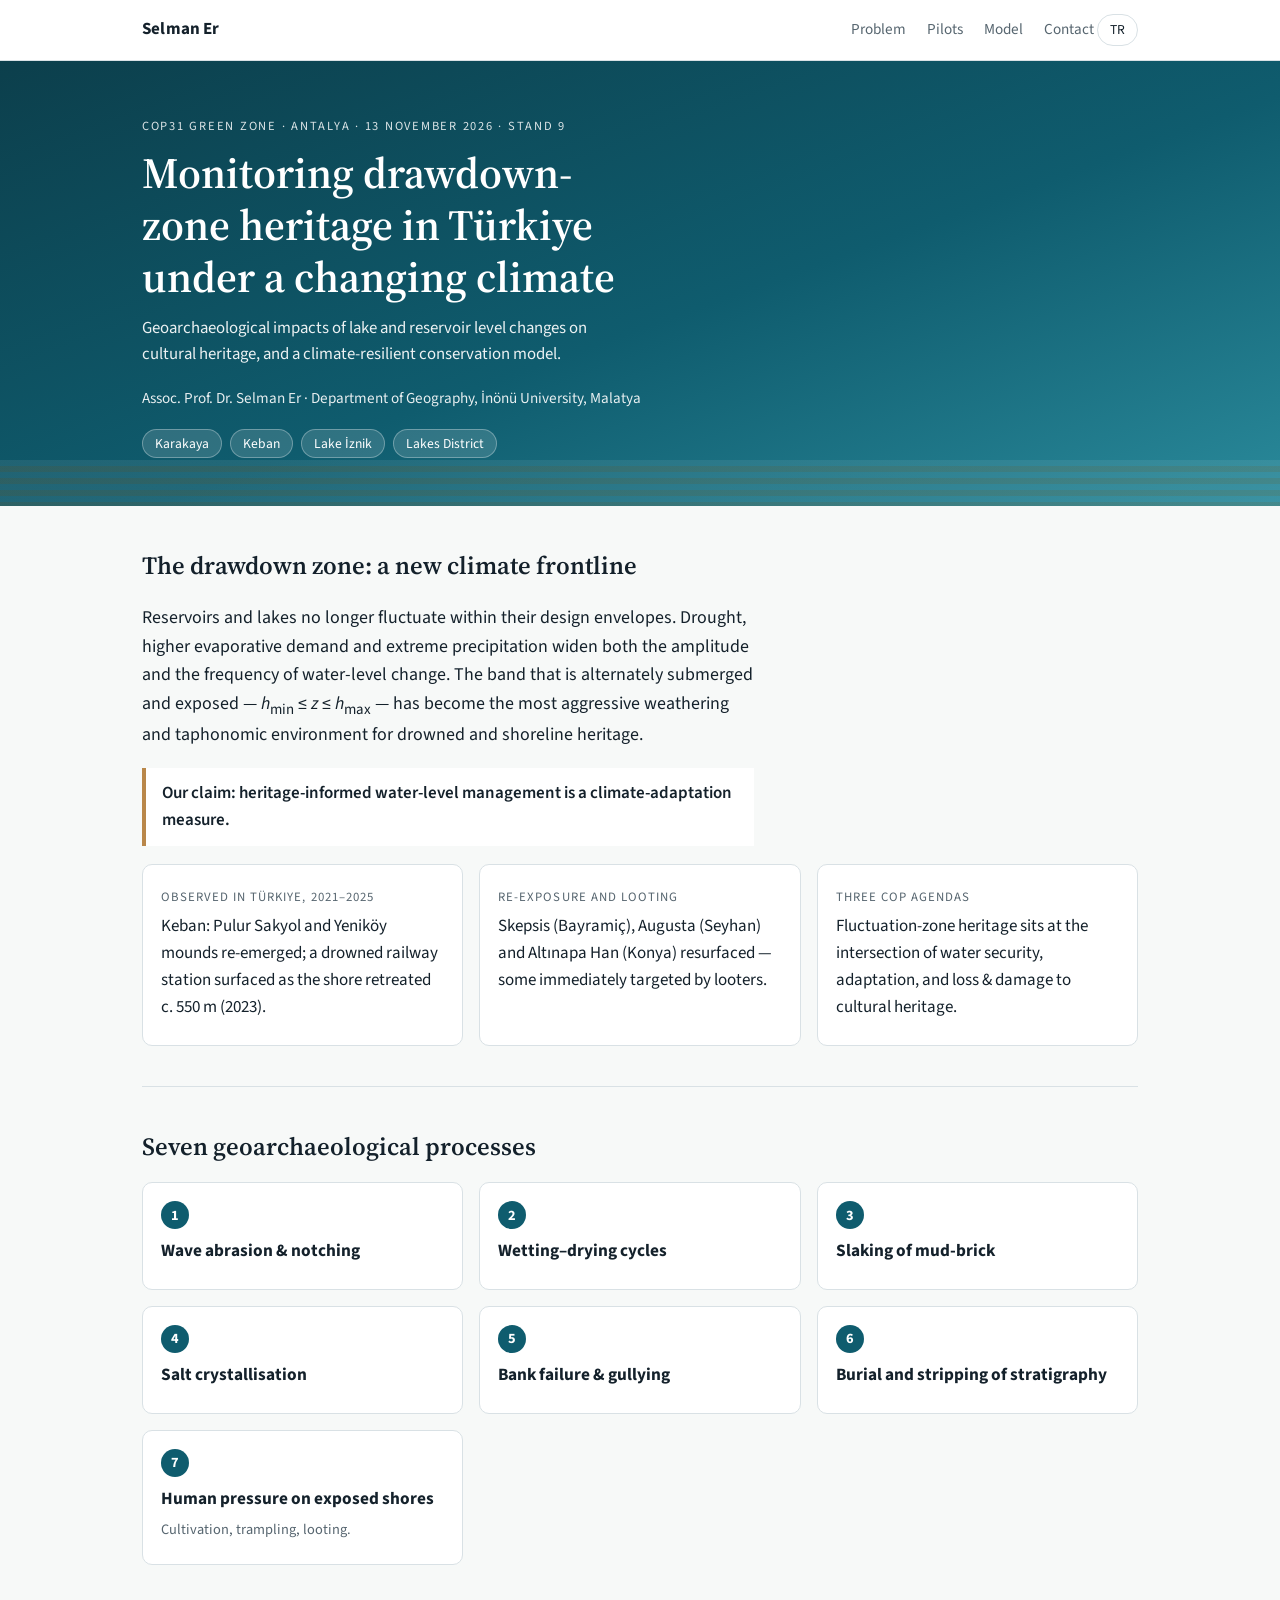
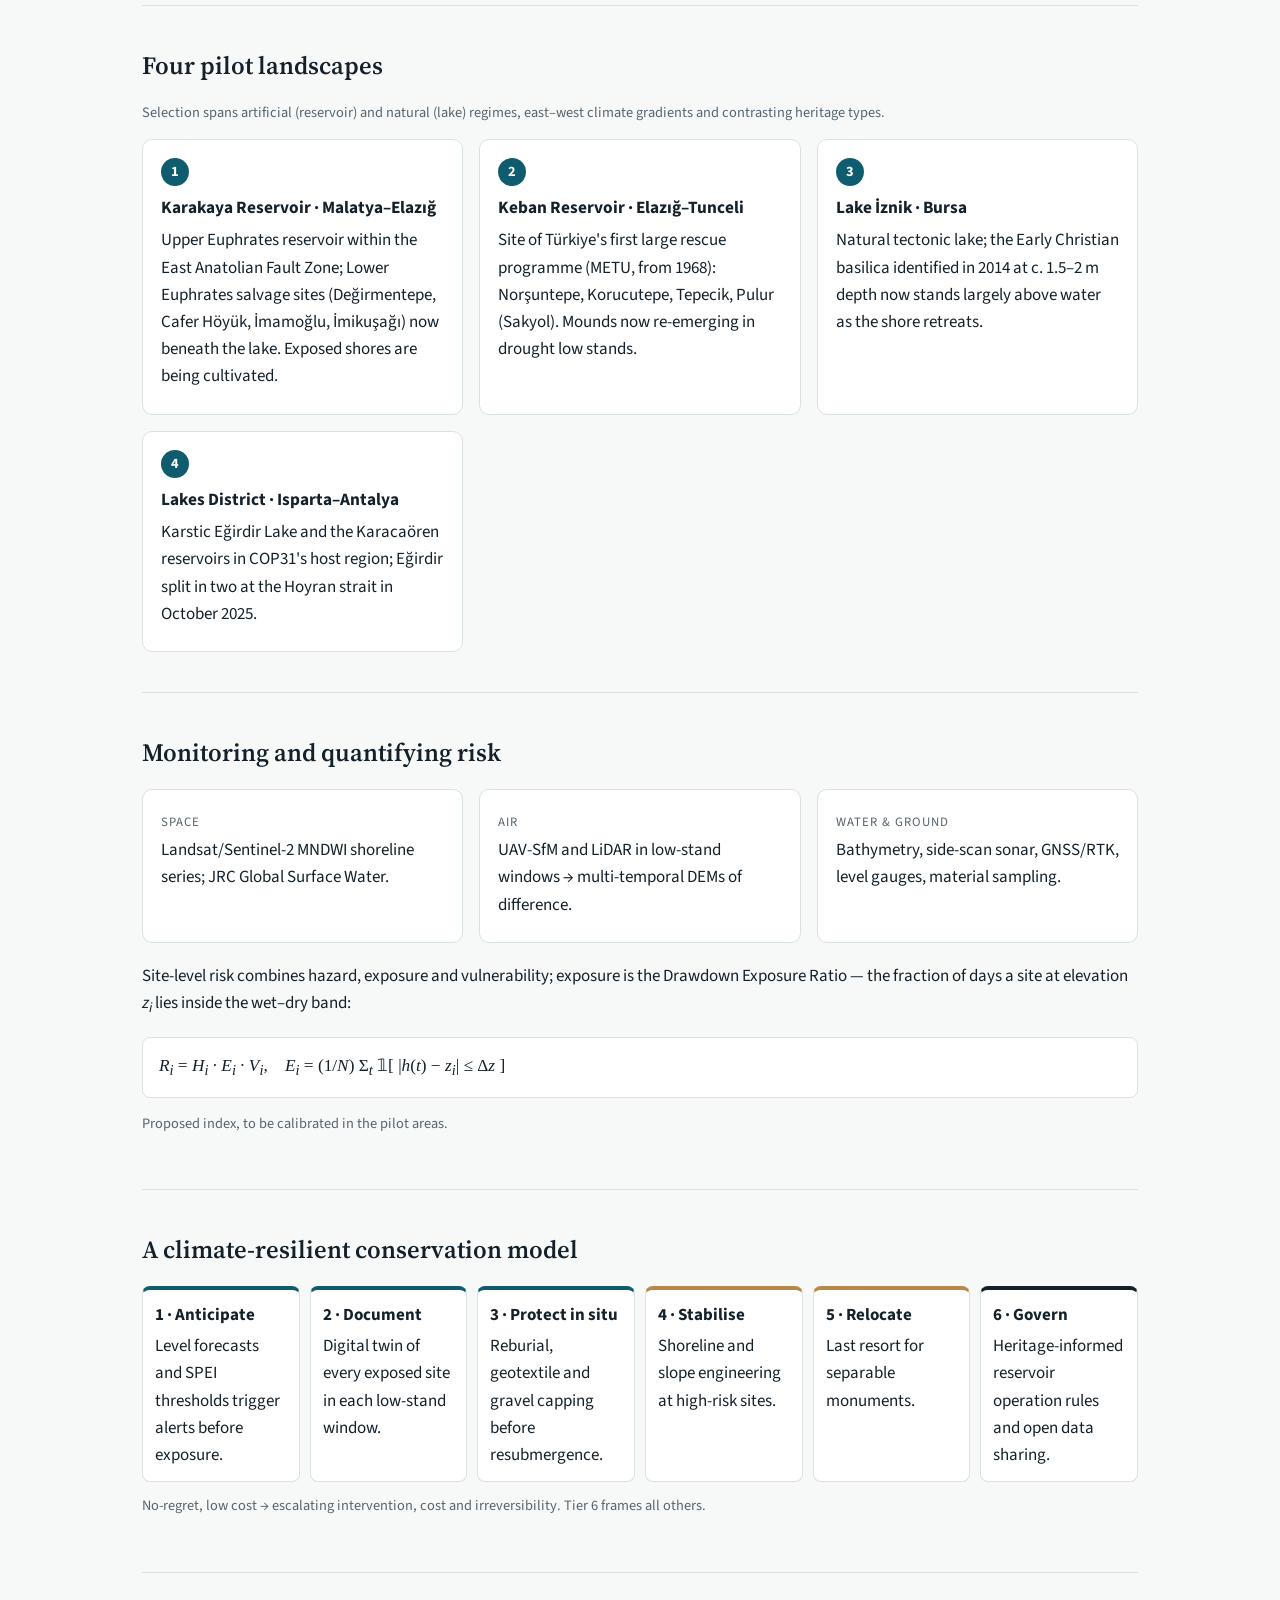
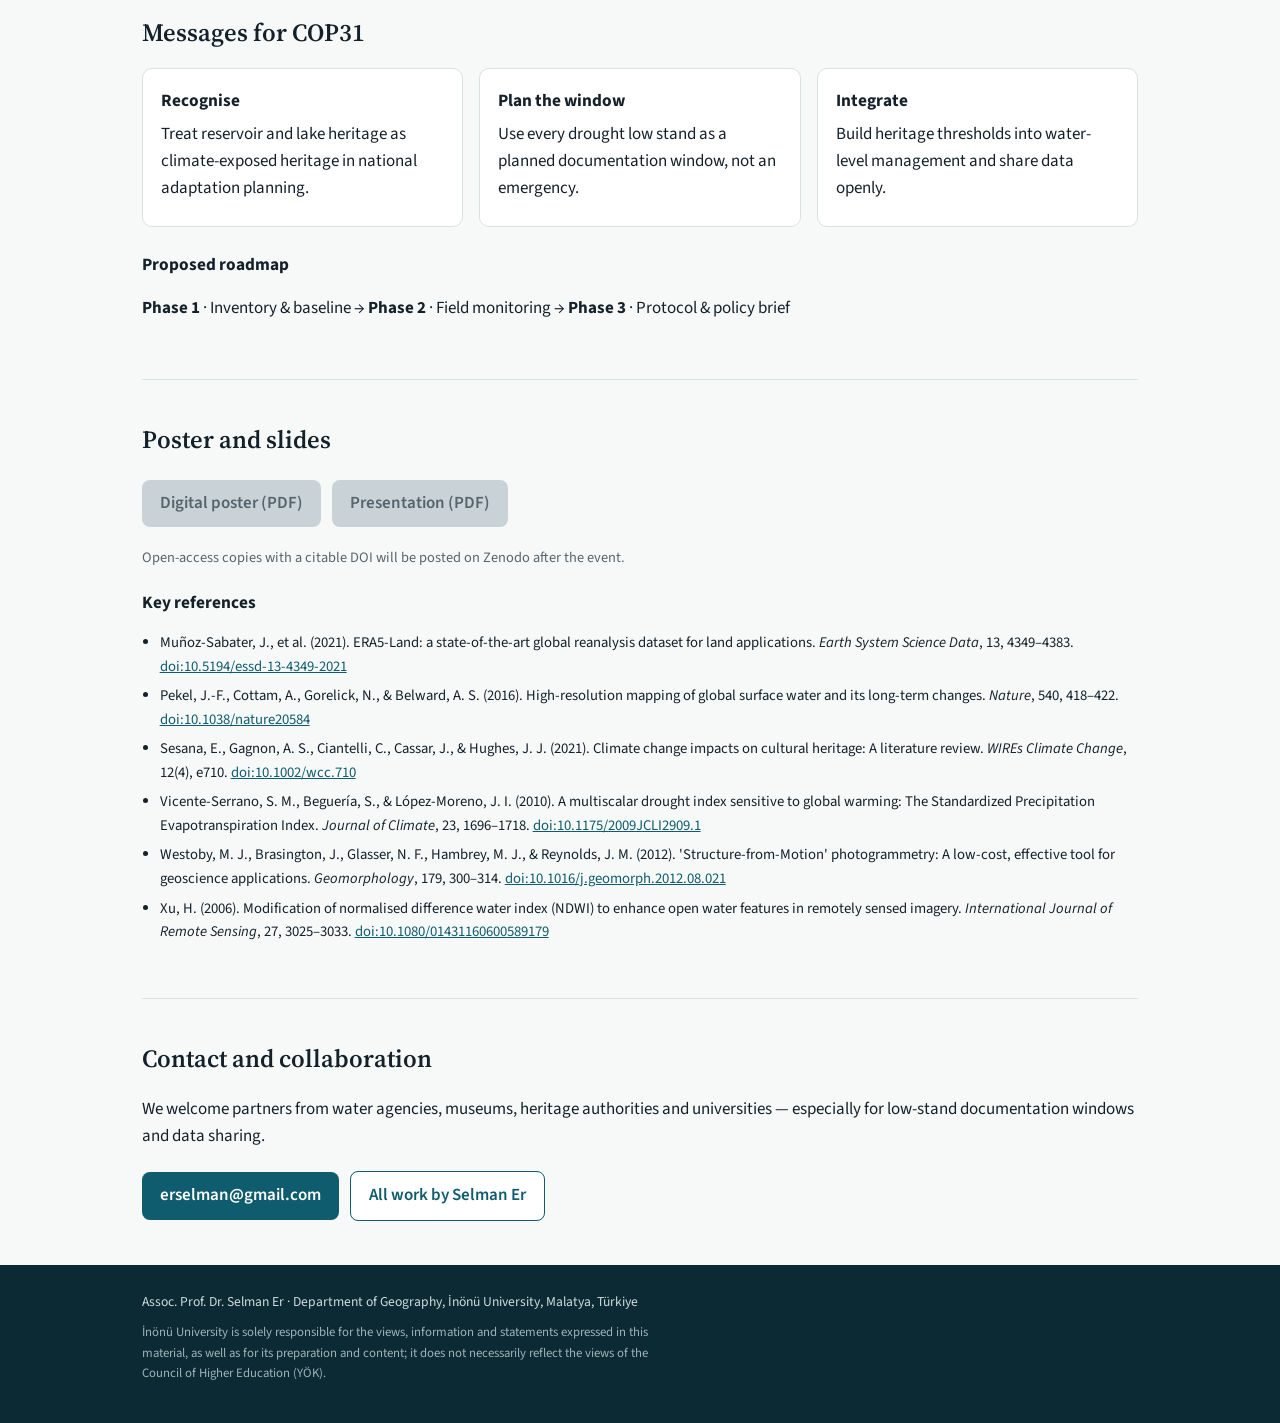
==== cop31/index.html @ a104bbfa "Add files via upload" ====
<!DOCTYPE html>
<html lang="en">
<head>
<meta charset="utf-8">
<meta name="viewport" content="width=device-width,initial-scale=1">
<title>Drawdown-Zone Heritage · COP31 · Selman Er</title>
<meta name="description" content="Geoarchaeological impacts of lake and reservoir level changes on cultural heritage in Türkiye, and a climate-resilient conservation model. COP31 Green Zone, Antalya, Stand 9.">
<meta property="og:title" content="Drawdown-Zone Heritage under a Changing Climate — COP31">
<meta property="og:description" content="Monitoring lake- and reservoir-shore heritage in Türkiye: Karakaya, Keban, Lake İznik, Lakes District.">
<meta property="og:type" content="website">
<meta property="og:url" content="https://erselman.github.io/cop31/">
<link rel="preconnect" href="https://fonts.googleapis.com">
<link href="https://fonts.googleapis.com/css2?family=Source+Sans+3:wght@400;600;700&family=Source+Serif+4:opsz,wght@8..60,600&display=swap" rel="stylesheet">
<link rel="stylesheet" href="../assets/style.css">
</head>
<body data-lang="en">
<header class="site"><div class="wrap">
  <a class="brand" href="../">Selman Er</a>
  <nav>
    <a href="#problem"><span class="en">Problem</span><span class="tr">Sorun</span></a>
    <a href="#pilots"><span class="en">Pilots</span><span class="tr">Pilotlar</span></a>
    <a href="#model"><span class="en">Model</span><span class="tr">Model</span></a>
    <a href="#contact"><span class="en">Contact</span><span class="tr">İletişim</span></a>
    <button class="lang" id="langBtn" type="button" aria-label="Switch language">TR</button>
  </nav>
</div></header>

<div class="hero"><div class="wrap">
  <p class="kicker">COP31 Green Zone · Antalya · 13 November 2026 · Stand 9</p>
  <h1>
    <span class="en">Monitoring drawdown-zone heritage in Türkiye under a changing climate</span>
    <span class="tr">Değişen iklimde Türkiye'nin göl ve baraj salınım kuşağındaki mirasın izlenmesi</span>
  </h1>
  <p class="sub">
    <span class="en">Geoarchaeological impacts of lake and reservoir level changes on cultural heritage, and a climate-resilient conservation model.</span>
    <span class="tr">Göl ve baraj seviyesi değişimlerinin kıyı/sualtı kültürel mirası üzerindeki jeoarkeolojik etkileri ve iklime dirençli bir koruma modeli.</span>
  </p>
  <p class="meta">Assoc. Prof. Dr. Selman Er · Department of Geography, İnönü University, Malatya</p>
  <div class="chips">
    <span class="chip">Karakaya</span><span class="chip">Keban</span><span class="chip">Lake İznik</span><span class="chip">Lakes District</span>
  </div>
</div></div>

<main class="wrap">

<section id="problem">
  <h2><span class="en">The drawdown zone: a new climate frontline</span><span class="tr">Salınım kuşağı: iklimin yeni cephesi</span></h2>
  <p class="lead">
    <span class="en">Reservoirs and lakes no longer fluctuate within their design envelopes. Drought, higher evaporative demand and extreme precipitation widen both the amplitude and the frequency of water-level change. The band that is alternately submerged and exposed — <i>h</i><sub>min</sub> ≤ <i>z</i> ≤ <i>h</i><sub>max</sub> — has become the most aggressive weathering and taphonomic environment for drowned and shoreline heritage.</span>
    <span class="tr">Barajlar ve göller artık tasarım zarfları içinde salınmıyor. Kuraklık, artan buharlaşma talebi ve ekstrem yağışlar seviye değişiminin hem genliğini hem sıklığını büyütüyor. Dönüşümlü olarak su altında kalan ve açığa çıkan kuşak — <i>h</i><sub>min</sub> ≤ <i>z</i> ≤ <i>h</i><sub>max</sub> — batık ve kıyı mirası için en agresif ayrışma ve tafonomik ortama dönüştü.</span>
  </p>
  <p class="claim">
    <span class="en">Our claim: heritage-informed water-level management is a climate-adaptation measure.</span>
    <span class="tr">Savımız: mirası gözeten su seviyesi yönetimi bir iklim uyum önlemidir.</span>
  </p>
  <div class="grid g3">
    <div class="card"><p class="tag"><span class="en">Observed in Türkiye</span><span class="tr">Türkiye'de gözlenen</span>, 2021–2025</p>
      <p><span class="en">Keban: Pulur Sakyol and Yeniköy mounds re-emerged; a drowned railway station surfaced as the shore retreated c. 550 m (2023).</span><span class="tr">Keban: Pulur Sakyol ve Yeniköy höyükleri yeniden ortaya çıktı; kıyı yaklaşık 550 m çekilince batık bir tren istasyonu göründü (2023).</span></p></div>
    <div class="card"><p class="tag"><span class="en">Re-exposure and looting</span><span class="tr">Yeniden açığa çıkma ve yağma</span></p>
      <p><span class="en">Skepsis (Bayramiç), Augusta (Seyhan) and Altınapa Han (Konya) resurfaced — some immediately targeted by looters.</span><span class="tr">Skepsis (Bayramiç), Augusta (Seyhan) ve Altınapa Hanı (Konya) yeniden göründü; bazıları hemen kaçak kazı hedefi oldu.</span></p></div>
    <div class="card"><p class="tag"><span class="en">Three COP agendas</span><span class="tr">Üç COP gündemi</span></p>
      <p><span class="en">Fluctuation-zone heritage sits at the intersection of water security, adaptation, and loss &amp; damage to cultural heritage.</span><span class="tr">Salınım kuşağı mirası; su güvenliği, uyum ve kültürel mirasta kayıp &amp; zarar gündemlerinin kesişiminde yer alır.</span></p></div>
  </div>
</section>

<section id="processes">
  <h2><span class="en">Seven geoarchaeological processes</span><span class="tr">Yedi jeoarkeolojik süreç</span></h2>
  <div class="grid g3">
    <div class="card"><span class="num">1</span><h3><span class="en">Wave abrasion &amp; notching</span><span class="tr">Dalga aşındırması ve çentiklenme</span></h3></div>
    <div class="card"><span class="num">2</span><h3><span class="en">Wetting–drying cycles</span><span class="tr">Islanma–kuruma döngüleri</span></h3></div>
    <div class="card"><span class="num">3</span><h3><span class="en">Slaking of mud-brick</span><span class="tr">Kerpicin dağılması (slaking)</span></h3></div>
    <div class="card"><span class="num">4</span><h3><span class="en">Salt crystallisation</span><span class="tr">Tuz kristalleşmesi</span></h3></div>
    <div class="card"><span class="num">5</span><h3><span class="en">Bank failure &amp; gullying</span><span class="tr">Şev yenilmesi ve oyuntu</span></h3></div>
    <div class="card"><span class="num">6</span><h3><span class="en">Burial and stripping of stratigraphy</span><span class="tr">Stratigrafinin gömülmesi/sıyrılması</span></h3></div>
    <div class="card"><span class="num">7</span><h3><span class="en">Human pressure on exposed shores</span><span class="tr">Açığa çıkan kıyıda insan baskısı</span></h3><p class="small"><span class="en">Cultivation, trampling, looting.</span><span class="tr">Tarım, çiğneme, kaçak kazı.</span></p></div>
  </div>
</section>

<section id="pilots">
  <h2><span class="en">Four pilot landscapes</span><span class="tr">Dört pilot alan</span></h2>
  <p class="small"><span class="en">Selection spans artificial (reservoir) and natural (lake) regimes, east–west climate gradients and contrasting heritage types.</span><span class="tr">Seçim; yapay (baraj) ve doğal (göl) rejimleri, doğu–batı iklim gradyanını ve farklı miras türlerini kapsar.</span></p>
  <div class="grid g2">
    <div class="card"><span class="num">1</span><h3>Karakaya Reservoir · Malatya–Elazığ</h3>
      <p><span class="en">Upper Euphrates reservoir within the East Anatolian Fault Zone; Lower Euphrates salvage sites (Değirmentepe, Cafer Höyük, İmamoğlu, İmikuşağı) now beneath the lake. Exposed shores are being cultivated.</span><span class="tr">Doğu Anadolu Fay Zonu içinde Yukarı Fırat barajı; Aşağı Fırat kurtarma kazısı alanları (Değirmentepe, Cafer Höyük, İmamoğlu, İmikuşağı) göl altında. Açığa çıkan kıyılar tarıma açılıyor.</span></p></div>
    <div class="card"><span class="num">2</span><h3>Keban Reservoir · Elazığ–Tunceli</h3>
      <p><span class="en">Site of Türkiye's first large rescue programme (METU, from 1968): Norşuntepe, Korucutepe, Tepecik, Pulur (Sakyol). Mounds now re-emerging in drought low stands.</span><span class="tr">Türkiye'nin ilk büyük kurtarma programının alanı (ODTÜ, 1968'den itibaren): Norşuntepe, Korucutepe, Tepecik, Pulur (Sakyol). Höyükler kurak dönem düşük seviyelerinde yeniden ortaya çıkıyor.</span></p></div>
    <div class="card"><span class="num">3</span><h3>Lake İznik · Bursa</h3>
      <p><span class="en">Natural tectonic lake; the Early Christian basilica identified in 2014 at c. 1.5–2 m depth now stands largely above water as the shore retreats.</span><span class="tr">Doğal tektonik göl; 2014'te yaklaşık 1,5–2 m derinlikte tespit edilen Erken Hristiyan bazilikası, kıyı çekildikçe büyük ölçüde su üstünde kaldı.</span></p></div>
    <div class="card"><span class="num">4</span><h3>Lakes District · Isparta–Antalya</h3>
      <p><span class="en">Karstic Eğirdir Lake and the Karacaören reservoirs in COP31's host region; Eğirdir split in two at the Hoyran strait in October 2025.</span><span class="tr">COP31 ev sahibi bölgede karstik Eğirdir Gölü ve Karacaören barajları; Eğirdir Ekim 2025'te Hoyran boğazında ikiye bölündü.</span></p></div>
  </div>
</section>

<section id="toolkit">
  <h2><span class="en">Monitoring and quantifying risk</span><span class="tr">İzleme ve riskin nicelleştirilmesi</span></h2>
  <div class="grid g3">
    <div class="card"><p class="tag"><span class="en">Space</span><span class="tr">Uzay</span></p><p>Landsat/Sentinel-2 MNDWI shoreline series; JRC Global Surface Water.</p></div>
    <div class="card"><p class="tag"><span class="en">Air</span><span class="tr">Hava</span></p><p><span class="en">UAV-SfM and LiDAR in low-stand windows → multi-temporal DEMs of difference.</span><span class="tr">Düşük seviye pencerelerinde İHA-SfM ve LiDAR → çok zamanlı DEM farkları.</span></p></div>
    <div class="card"><p class="tag"><span class="en">Water &amp; ground</span><span class="tr">Su ve zemin</span></p><p><span class="en">Bathymetry, side-scan sonar, GNSS/RTK, level gauges, material sampling.</span><span class="tr">Batimetri, yan taramalı sonar, GNSS/RTK, seviye ölçerler, malzeme örneklemesi.</span></p></div>
  </div>
  <p style="margin-top:20px"><span class="en">Site-level risk combines hazard, exposure and vulnerability; exposure is the Drawdown Exposure Ratio — the fraction of days a site at elevation <i>z<sub>i</sub></i> lies inside the wet–dry band:</span><span class="tr">Alan ölçeğinde risk; tehlike, maruziyet ve hassasiyeti birleştirir. Maruziyet, Salınım Maruziyet Oranı'dır — <i>z<sub>i</sub></i> kotundaki bir alanın ıslak–kuru bant içinde kaldığı günlerin oranı:</span></p>
  <div class="eq"><i>R<sub>i</sub></i> = <i>H<sub>i</sub></i> · <i>E<sub>i</sub></i> · <i>V<sub>i</sub></i>, &nbsp;&nbsp; <i>E<sub>i</sub></i> = (1/<i>N</i>) Σ<sub><i>t</i></sub> 𝟙[ |<i>h</i>(<i>t</i>) − <i>z<sub>i</sub></i>| ≤ Δ<i>z</i> ]</div>
  <p class="small"><span class="en">Proposed index, to be calibrated in the pilot areas.</span><span class="tr">Önerilen indeks; pilot alanlarda kalibre edilecektir.</span></p>
</section>

<section id="model">
  <h2><span class="en">A climate-resilient conservation model</span><span class="tr">İklime dirençli koruma modeli</span></h2>
  <ol class="steps">
    <li><b>1 · <span class="en">Anticipate</span><span class="tr">Öngör</span></b><span class="en">Level forecasts and SPEI thresholds trigger alerts before exposure.</span><span class="tr">Seviye tahminleri ve SPEI eşikleri açığa çıkmadan önce uyarı üretir.</span></li>
    <li><b>2 · <span class="en">Document</span><span class="tr">Belgele</span></b><span class="en">Digital twin of every exposed site in each low-stand window.</span><span class="tr">Her düşük seviye penceresinde açığa çıkan alanın dijital ikizi.</span></li>
    <li><b>3 · <span class="en">Protect in situ</span><span class="tr">Yerinde koru</span></b><span class="en">Reburial, geotextile and gravel capping before resubmergence.</span><span class="tr">Yeniden su altında kalmadan önce örtme, jeotekstil ve çakıl kaplama.</span></li>
    <li><b>4 · <span class="en">Stabilise</span><span class="tr">Sağlamlaştır</span></b><span class="en">Shoreline and slope engineering at high-risk sites.</span><span class="tr">Yüksek riskli alanlarda kıyı ve şev mühendisliği.</span></li>
    <li><b>5 · <span class="en">Relocate</span><span class="tr">Taşı</span></b><span class="en">Last resort for separable monuments.</span><span class="tr">Ayrılabilir anıtlar için son çare.</span></li>
    <li><b>6 · <span class="en">Govern</span><span class="tr">Yönet</span></b><span class="en">Heritage-informed reservoir operation rules and open data sharing.</span><span class="tr">Mirası gözeten baraj işletme kuralları ve açık veri paylaşımı.</span></li>
  </ol>
  <p class="small" style="margin-top:12px"><span class="en">No-regret, low cost → escalating intervention, cost and irreversibility. Tier 6 frames all others.</span><span class="tr">Pişmanlık bırakmayan, düşük maliyetli → artan müdahale, maliyet ve geri döndürülemezlik. 6. kademe diğer tümünü çerçeveler.</span></p>
</section>

<section id="messages">
  <h2><span class="en">Messages for COP31</span><span class="tr">COP31 için mesajlar</span></h2>
  <div class="grid g3">
    <div class="card"><h3><span class="en">Recognise</span><span class="tr">Tanı</span></h3><p><span class="en">Treat reservoir and lake heritage as climate-exposed heritage in national adaptation planning.</span><span class="tr">Baraj ve göl mirasını ulusal uyum planlamasında iklime maruz miras olarak ele al.</span></p></div>
    <div class="card"><h3><span class="en">Plan the window</span><span class="tr">Pencereyi planla</span></h3><p><span class="en">Use every drought low stand as a planned documentation window, not an emergency.</span><span class="tr">Her kurak dönem düşük seviyesini acil durum değil, planlı bir belgeleme penceresi olarak kullan.</span></p></div>
    <div class="card"><h3><span class="en">Integrate</span><span class="tr">Bütünleştir</span></h3><p><span class="en">Build heritage thresholds into water-level management and share data openly.</span><span class="tr">Miras eşiklerini su seviyesi yönetimine dahil et, veriyi açık paylaş.</span></p></div>
  </div>
  <h3 style="margin-top:24px"><span class="en">Proposed roadmap</span><span class="tr">Önerilen yol haritası</span></h3>
  <p><b>Phase 1</b> · <span class="en">Inventory &amp; baseline</span><span class="tr">Envanter ve temel durum</span> → <b>Phase 2</b> · <span class="en">Field monitoring</span><span class="tr">Arazi izlemesi</span> → <b>Phase 3</b> · <span class="en">Protocol &amp; policy brief</span><span class="tr">Protokol ve politika notu</span></p>
</section>

<section id="materials">
  <h2><span class="en">Poster and slides</span><span class="tr">Poster ve sunum</span></h2>
  <!-- After Zenodo upload: replace the two disabled buttons with real links (DOI) -->
  <a class="btn disabled" href="#" aria-disabled="true"><span class="en">Digital poster (PDF)</span><span class="tr">Dijital poster (PDF)</span></a>
  <a class="btn disabled" href="#" aria-disabled="true"><span class="en">Presentation (PDF)</span><span class="tr">Sunum (PDF)</span></a>
  <p class="small"><span class="en">Open-access copies with a citable DOI will be posted on Zenodo after the event.</span><span class="tr">Atıf yapılabilir DOI'li açık erişim kopyalar etkinlik sonrasında Zenodo'da yayımlanacaktır.</span></p>
  <h3 style="margin-top:20px"><span class="en">Key references</span><span class="tr">Temel kaynaklar</span></h3>
  <ul class="refs">
    <li>Muñoz-Sabater, J., et al. (2021). ERA5-Land: a state-of-the-art global reanalysis dataset for land applications. <i>Earth System Science Data</i>, 13, 4349–4383. <a href="https://doi.org/10.5194/essd-13-4349-2021">doi:10.5194/essd-13-4349-2021</a></li>
    <li>Pekel, J.-F., Cottam, A., Gorelick, N., &amp; Belward, A. S. (2016). High-resolution mapping of global surface water and its long-term changes. <i>Nature</i>, 540, 418–422. <a href="https://doi.org/10.1038/nature20584">doi:10.1038/nature20584</a></li>
    <li>Sesana, E., Gagnon, A. S., Ciantelli, C., Cassar, J., &amp; Hughes, J. J. (2021). Climate change impacts on cultural heritage: A literature review. <i>WIREs Climate Change</i>, 12(4), e710. <a href="https://doi.org/10.1002/wcc.710">doi:10.1002/wcc.710</a></li>
    <li>Vicente-Serrano, S. M., Beguería, S., &amp; López-Moreno, J. I. (2010). A multiscalar drought index sensitive to global warming: The Standardized Precipitation Evapotranspiration Index. <i>Journal of Climate</i>, 23, 1696–1718. <a href="https://doi.org/10.1175/2009JCLI2909.1">doi:10.1175/2009JCLI2909.1</a></li>
    <li>Westoby, M. J., Brasington, J., Glasser, N. F., Hambrey, M. J., &amp; Reynolds, J. M. (2012). 'Structure-from-Motion' photogrammetry: A low-cost, effective tool for geoscience applications. <i>Geomorphology</i>, 179, 300–314. <a href="https://doi.org/10.1016/j.geomorph.2012.08.021">doi:10.1016/j.geomorph.2012.08.021</a></li>
    <li>Xu, H. (2006). Modification of normalised difference water index (NDWI) to enhance open water features in remotely sensed imagery. <i>International Journal of Remote Sensing</i>, 27, 3025–3033. <a href="https://doi.org/10.1080/01431160600589179">doi:10.1080/01431160600589179</a></li>
  </ul>
</section>

<section id="contact">
  <h2><span class="en">Contact and collaboration</span><span class="tr">İletişim ve iş birliği</span></h2>
  <p><span class="en">We welcome partners from water agencies, museums, heritage authorities and universities — especially for low-stand documentation windows and data sharing.</span><span class="tr">Su idareleri, müzeler, miras kurumları ve üniversitelerden ortaklara açığız — özellikle düşük seviye belgeleme pencereleri ve veri paylaşımı için.</span></p>
  <a class="btn" href="mailto:erselman@gmail.com?subject=COP31%20drawdown-zone%20heritage">erselman@gmail.com</a>
  <a class="btn ghost" href="../"><span class="en">All work by Selman Er</span><span class="tr">Selman Er'in tüm çalışmaları</span></a>
</section>

</main>

<footer><div class="wrap">
  Assoc. Prof. Dr. Selman Er · Department of Geography, İnönü University, Malatya, Türkiye
  <p class="disclaimer">İnönü University is solely responsible for the views, information and statements expressed in this material, as well as for its preparation and content; it does not necessarily reflect the views of the Council of Higher Education (YÖK).</p>
</div></footer>

<script>
(function(){
  var b=document.body, btn=document.getElementById('langBtn');
  function set(l){b.setAttribute('data-lang',l);document.documentElement.lang=l;btn.textContent=l==='en'?'TR':'EN';}
  var q=new URLSearchParams(location.search).get('lang');
  var nav=(navigator.language||'').toLowerCase().indexOf('tr')===0?'tr':'en';
  set(q==='tr'||q==='en'?q:nav);
  btn.addEventListener('click',function(){set(b.getAttribute('data-lang')==='en'?'tr':'en');});
})();
</script>
</body>
</html>
---- assets/style.css ----
:root{
  --ink:#14212b; --muted:#56656f; --line:#d9e1e5; --bg:#f7f9f8; --card:#ffffff;
  --water:#0f5c6e; --water-2:#2a8a9b; --silt:#b9874a; --alert:#b4432f;
  --maxw:1040px;
}
*{box-sizing:border-box}
html{scroll-behavior:smooth}
body{margin:0;font-family:"Source Sans 3","Segoe UI",system-ui,-apple-system,sans-serif;color:var(--ink);background:var(--bg);line-height:1.6;font-size:17px}
a{color:var(--water)}
a:hover{color:var(--water-2)}
.wrap{max-width:var(--maxw);margin:0 auto;padding:0 22px}
header.site{border-bottom:1px solid var(--line);background:var(--card)}
header.site .wrap{display:flex;align-items:center;justify-content:space-between;gap:16px;min-height:60px;flex-wrap:wrap}
header.site .brand{font-weight:700;text-decoration:none;color:var(--ink);letter-spacing:.01em}
header.site nav a{margin-left:18px;text-decoration:none;color:var(--muted);font-size:.95rem}
header.site nav a:hover{color:var(--water)}
.lang{border:1px solid var(--line);background:#fff;border-radius:999px;padding:4px 12px;font:inherit;font-size:.85rem;cursor:pointer;color:var(--ink)}
.hero{background:linear-gradient(160deg,#0c3f4c 0%,#0f5c6e 55%,#2a8a9b 100%);color:#fff;padding:56px 0 48px;position:relative;overflow:hidden}
.hero::after{content:"";position:absolute;left:0;right:0;bottom:0;height:46px;
  background:repeating-linear-gradient(180deg,rgba(255,255,255,.08) 0 6px,rgba(185,135,74,.18) 6px 12px)}
.hero .kicker{text-transform:uppercase;letter-spacing:.14em;font-size:.78rem;opacity:.85;margin:0 0 10px}
.hero h1{font-family:"Source Serif 4",Georgia,serif;font-weight:600;font-size:clamp(1.7rem,4.2vw,2.7rem);line-height:1.2;margin:0 0 12px;max-width:22ch}
.hero .sub{font-size:1.05rem;opacity:.92;max-width:62ch;margin:0 0 18px}
.hero .meta{font-size:.95rem;opacity:.9}
.chips{display:flex;flex-wrap:wrap;gap:8px;margin-top:18px}
.chip{background:rgba(255,255,255,.14);border:1px solid rgba(255,255,255,.3);border-radius:999px;padding:3px 12px;font-size:.85rem}
main section{padding:40px 0;border-bottom:1px solid var(--line)}
main section:last-child{border-bottom:0}
h2{font-family:"Source Serif 4",Georgia,serif;font-weight:600;font-size:1.55rem;margin:0 0 16px}
h3{font-size:1.08rem;margin:0 0 6px}
.lead{font-size:1.12rem;max-width:68ch}
.claim{border-left:4px solid var(--silt);background:#fff;padding:12px 16px;margin:18px 0;max-width:68ch;font-weight:600}
.grid{display:grid;gap:16px}
.g2{grid-template-columns:repeat(auto-fit,minmax(280px,1fr))}
.g3{grid-template-columns:repeat(auto-fit,minmax(240px,1fr))}
.card{background:var(--card);border:1px solid var(--line);border-radius:10px;padding:18px}
.card p{margin:.3em 0}
.card .num{display:inline-flex;width:28px;height:28px;border-radius:50%;background:var(--water);color:#fff;align-items:center;justify-content:center;font-weight:700;font-size:.9rem;margin-bottom:8px}
.card .tag{font-size:.8rem;color:var(--muted);text-transform:uppercase;letter-spacing:.08em}
.small{font-size:.9rem;color:var(--muted)}
ol.steps{list-style:none;padding:0;margin:0;display:grid;gap:10px;grid-template-columns:repeat(auto-fit,minmax(150px,1fr))}
ol.steps li{background:#fff;border:1px solid var(--line);border-top:4px solid var(--water);border-radius:8px;padding:12px}
ol.steps li:nth-child(4),ol.steps li:nth-child(5){border-top-color:var(--silt)}
ol.steps li:nth-child(6){border-top-color:var(--ink)}
ol.steps b{display:block;margin-bottom:4px}
.eq{background:#fff;border:1px solid var(--line);border-radius:8px;padding:14px 16px;overflow-x:auto;font-family:"Cambria Math","STIX Two Math",Georgia,serif;font-size:1.08rem}
.btn{display:inline-block;background:var(--water);color:#fff;text-decoration:none;padding:10px 18px;border-radius:8px;font-weight:600;margin:4px 8px 4px 0}
.btn:hover{background:var(--water-2);color:#fff}
.btn.ghost{background:#fff;color:var(--water);border:1px solid var(--water)}
.btn.disabled{background:#c9d3d7;color:#55646c;pointer-events:none}
.refs{font-size:.92rem;padding-left:1.2em}
.refs li{margin-bottom:6px}
.profile{display:grid;grid-template-columns:1fr;gap:10px}
footer{background:#0c2a33;color:#cfdade;padding:26px 0;font-size:.85rem}
footer a{color:#e6eef0}
.disclaimer{font-size:.8rem;color:#9fb1b7;margin-top:10px;max-width:90ch}
[data-lang="tr"] .en{display:none} [data-lang="en"] .tr{display:none}
@media (max-width:600px){body{font-size:16px} header.site nav a{margin-left:12px} .hero{padding:40px 0 56px}}
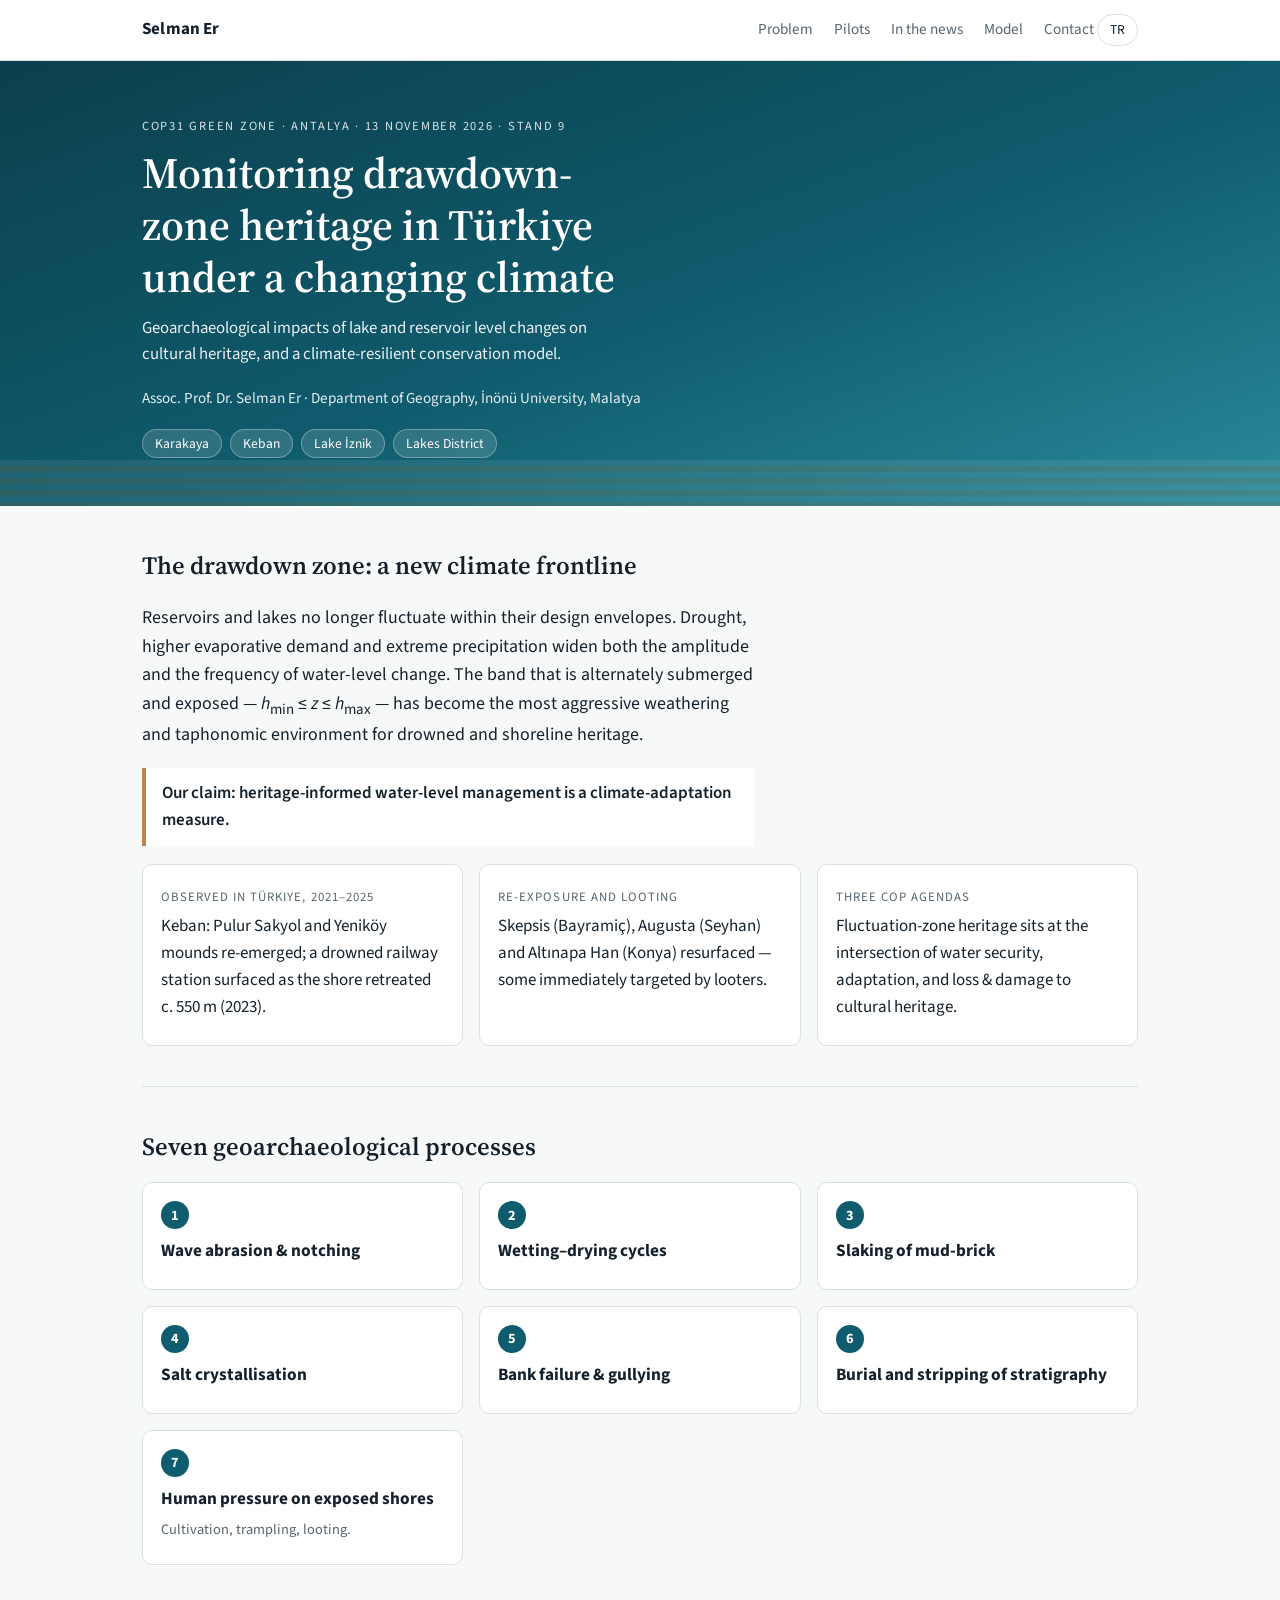
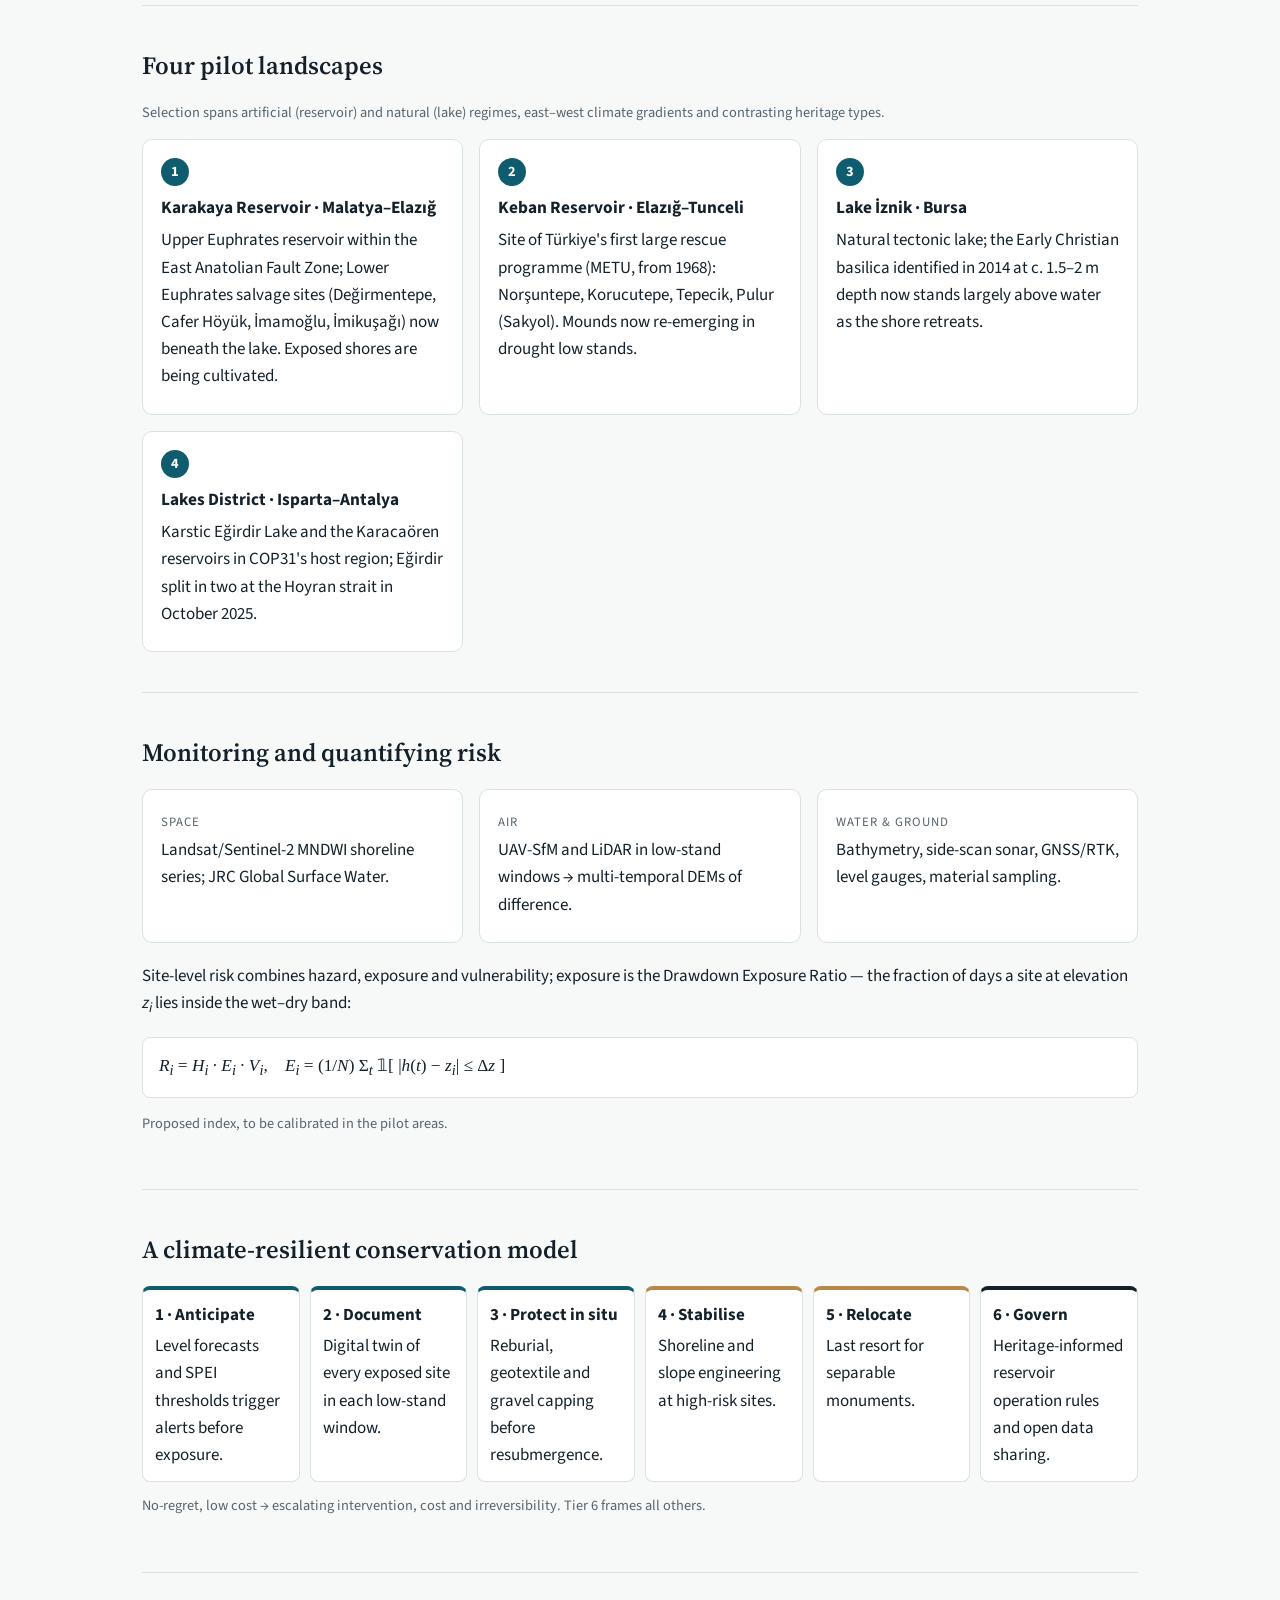
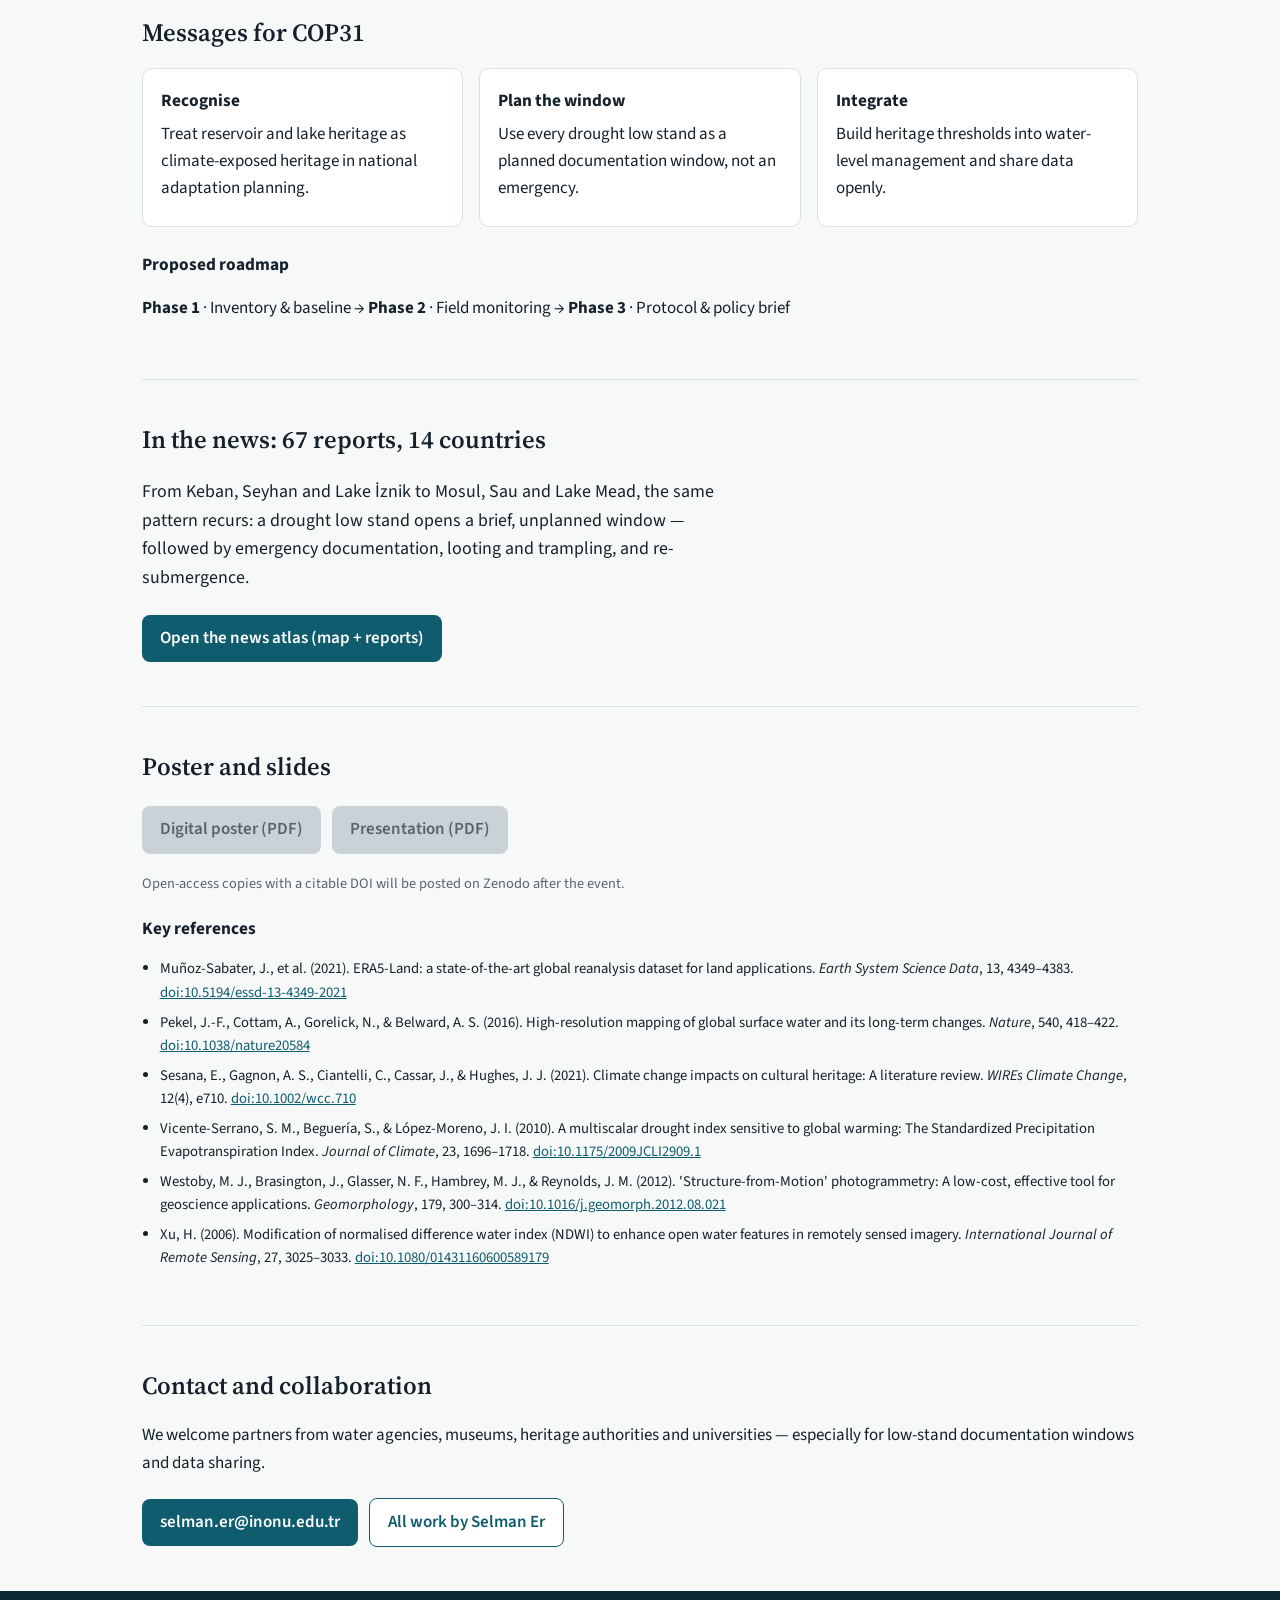
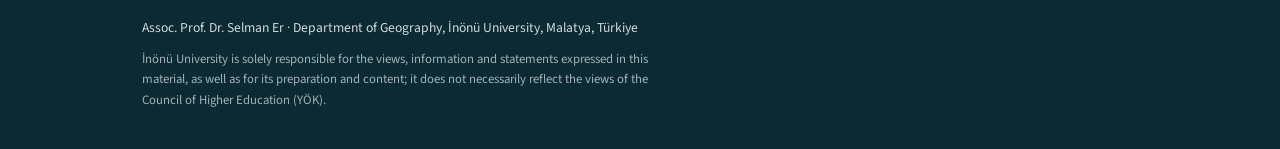
==== commit f0584e36: "Add files via upload" ====
--- a/cop31/index.html
+++ b/cop31/index.html
@@ -19,6 +19,7 @@
   <nav>
     <a href="#problem"><span class="en">Problem</span><span class="tr">Sorun</span></a>
     <a href="#pilots"><span class="en">Pilots</span><span class="tr">Pilotlar</span></a>
+    <a href="news/"><span class="en">In the news</span><span class="tr">Basında</span></a>
     <a href="#model"><span class="en">Model</span><span class="tr">Model</span></a>
     <a href="#contact"><span class="en">Contact</span><span class="tr">İletişim</span></a>
     <button class="lang" id="langBtn" type="button" aria-label="Switch language">TR</button>
@@ -26,7 +27,7 @@
 </div></header>
 
 <div class="hero"><div class="wrap">
-  <p class="kicker">COP31 Green Zone · Antalya · 13 November 2026 · Stand 9</p>
+  <p class="kicker"><span class="en">COP31 Green Zone · Antalya · 13 November 2026 · Stand 9</span><span class="tr">COP31 Yeşil Bölge · Antalya · 13 Kasım 2026 · Stand 9</span></p>
   <h1>
     <span class="en">Monitoring drawdown-zone heritage in Türkiye under a changing climate</span>
     <span class="tr">Değişen iklimde Türkiye'nin göl ve baraj salınım kuşağındaki mirasın izlenmesi</span>
@@ -35,9 +36,9 @@
     <span class="en">Geoarchaeological impacts of lake and reservoir level changes on cultural heritage, and a climate-resilient conservation model.</span>
     <span class="tr">Göl ve baraj seviyesi değişimlerinin kıyı/sualtı kültürel mirası üzerindeki jeoarkeolojik etkileri ve iklime dirençli bir koruma modeli.</span>
   </p>
-  <p class="meta">Assoc. Prof. Dr. Selman Er · Department of Geography, İnönü University, Malatya</p>
+  <p class="meta"><span class="en">Assoc. Prof. Dr. Selman Er · Department of Geography, İnönü University, Malatya</span><span class="tr">Doç. Dr. Selman Er · İnönü Üniversitesi Coğrafya Bölümü, Malatya</span></p>
   <div class="chips">
-    <span class="chip">Karakaya</span><span class="chip">Keban</span><span class="chip">Lake İznik</span><span class="chip">Lakes District</span>
+    <span class="chip">Karakaya</span><span class="chip">Keban</span><span class="chip"><span class="en">Lake İznik</span><span class="tr">İznik Gölü</span></span><span class="chip"><span class="en">Lakes District</span><span class="tr">Göller Bölgesi</span></span>
   </div>
 </div></div>
 
@@ -80,13 +81,13 @@
   <h2><span class="en">Four pilot landscapes</span><span class="tr">Dört pilot alan</span></h2>
   <p class="small"><span class="en">Selection spans artificial (reservoir) and natural (lake) regimes, east–west climate gradients and contrasting heritage types.</span><span class="tr">Seçim; yapay (baraj) ve doğal (göl) rejimleri, doğu–batı iklim gradyanını ve farklı miras türlerini kapsar.</span></p>
   <div class="grid g2">
-    <div class="card"><span class="num">1</span><h3>Karakaya Reservoir · Malatya–Elazığ</h3>
+    <div class="card"><span class="num">1</span><h3><span class="en">Karakaya Reservoir</span><span class="tr">Karakaya Barajı</span> · Malatya–Elazığ</h3>
       <p><span class="en">Upper Euphrates reservoir within the East Anatolian Fault Zone; Lower Euphrates salvage sites (Değirmentepe, Cafer Höyük, İmamoğlu, İmikuşağı) now beneath the lake. Exposed shores are being cultivated.</span><span class="tr">Doğu Anadolu Fay Zonu içinde Yukarı Fırat barajı; Aşağı Fırat kurtarma kazısı alanları (Değirmentepe, Cafer Höyük, İmamoğlu, İmikuşağı) göl altında. Açığa çıkan kıyılar tarıma açılıyor.</span></p></div>
-    <div class="card"><span class="num">2</span><h3>Keban Reservoir · Elazığ–Tunceli</h3>
+    <div class="card"><span class="num">2</span><h3><span class="en">Keban Reservoir</span><span class="tr">Keban Barajı</span> · Elazığ–Tunceli</h3>
       <p><span class="en">Site of Türkiye's first large rescue programme (METU, from 1968): Norşuntepe, Korucutepe, Tepecik, Pulur (Sakyol). Mounds now re-emerging in drought low stands.</span><span class="tr">Türkiye'nin ilk büyük kurtarma programının alanı (ODTÜ, 1968'den itibaren): Norşuntepe, Korucutepe, Tepecik, Pulur (Sakyol). Höyükler kurak dönem düşük seviyelerinde yeniden ortaya çıkıyor.</span></p></div>
-    <div class="card"><span class="num">3</span><h3>Lake İznik · Bursa</h3>
+    <div class="card"><span class="num">3</span><h3><span class="en">Lake İznik</span><span class="tr">İznik Gölü</span> · Bursa</h3>
       <p><span class="en">Natural tectonic lake; the Early Christian basilica identified in 2014 at c. 1.5–2 m depth now stands largely above water as the shore retreats.</span><span class="tr">Doğal tektonik göl; 2014'te yaklaşık 1,5–2 m derinlikte tespit edilen Erken Hristiyan bazilikası, kıyı çekildikçe büyük ölçüde su üstünde kaldı.</span></p></div>
-    <div class="card"><span class="num">4</span><h3>Lakes District · Isparta–Antalya</h3>
+    <div class="card"><span class="num">4</span><h3><span class="en">Lakes District</span><span class="tr">Göller Bölgesi</span> · Isparta–Antalya</h3>
       <p><span class="en">Karstic Eğirdir Lake and the Karacaören reservoirs in COP31's host region; Eğirdir split in two at the Hoyran strait in October 2025.</span><span class="tr">COP31 ev sahibi bölgede karstik Eğirdir Gölü ve Karacaören barajları; Eğirdir Ekim 2025'te Hoyran boğazında ikiye bölündü.</span></p></div>
   </div>
 </section>
@@ -94,7 +95,7 @@
 <section id="toolkit">
   <h2><span class="en">Monitoring and quantifying risk</span><span class="tr">İzleme ve riskin nicelleştirilmesi</span></h2>
   <div class="grid g3">
-    <div class="card"><p class="tag"><span class="en">Space</span><span class="tr">Uzay</span></p><p>Landsat/Sentinel-2 MNDWI shoreline series; JRC Global Surface Water.</p></div>
+    <div class="card"><p class="tag"><span class="en">Space</span><span class="tr">Uzay</span></p><p><span class="en">Landsat/Sentinel-2 MNDWI shoreline series; JRC Global Surface Water.</span><span class="tr">Landsat/Sentinel-2 MNDWI kıyı çizgisi serileri; JRC Global Surface Water.</span></p></div>
     <div class="card"><p class="tag"><span class="en">Air</span><span class="tr">Hava</span></p><p><span class="en">UAV-SfM and LiDAR in low-stand windows → multi-temporal DEMs of difference.</span><span class="tr">Düşük seviye pencerelerinde İHA-SfM ve LiDAR → çok zamanlı DEM farkları.</span></p></div>
     <div class="card"><p class="tag"><span class="en">Water &amp; ground</span><span class="tr">Su ve zemin</span></p><p><span class="en">Bathymetry, side-scan sonar, GNSS/RTK, level gauges, material sampling.</span><span class="tr">Batimetri, yan taramalı sonar, GNSS/RTK, seviye ölçerler, malzeme örneklemesi.</span></p></div>
   </div>
@@ -124,7 +125,13 @@
     <div class="card"><h3><span class="en">Integrate</span><span class="tr">Bütünleştir</span></h3><p><span class="en">Build heritage thresholds into water-level management and share data openly.</span><span class="tr">Miras eşiklerini su seviyesi yönetimine dahil et, veriyi açık paylaş.</span></p></div>
   </div>
   <h3 style="margin-top:24px"><span class="en">Proposed roadmap</span><span class="tr">Önerilen yol haritası</span></h3>
-  <p><b>Phase 1</b> · <span class="en">Inventory &amp; baseline</span><span class="tr">Envanter ve temel durum</span> → <b>Phase 2</b> · <span class="en">Field monitoring</span><span class="tr">Arazi izlemesi</span> → <b>Phase 3</b> · <span class="en">Protocol &amp; policy brief</span><span class="tr">Protokol ve politika notu</span></p>
+  <p><b><span class="en">Phase 1</span><span class="tr">Evre 1</span></b> · <span class="en">Inventory &amp; baseline</span><span class="tr">Envanter ve temel durum</span> → <b><span class="en">Phase 2</span><span class="tr">Evre 2</span></b> · <span class="en">Field monitoring</span><span class="tr">Arazi izlemesi</span> → <b><span class="en">Phase 3</span><span class="tr">Evre 3</span></b> · <span class="en">Protocol &amp; policy brief</span><span class="tr">Protokol ve politika notu</span></p>
+</section>
+
+<section id="news">
+  <h2><span class="en">In the news: 67 reports, 14 countries</span><span class="tr">Basında: 14 ülkeden 67 haber</span></h2>
+  <p class="lead"><span class="en">From Keban, Seyhan and Lake İznik to Mosul, Sau and Lake Mead, the same pattern recurs: a drought low stand opens a brief, unplanned window — followed by emergency documentation, looting and trampling, and re-submergence.</span><span class="tr">Keban, Seyhan ve İznik Gölü'nden Musul, Sau ve Lake Mead'e aynı örüntü tekrarlanıyor: kuraklıkla düşen seviye kısa ve plansız bir pencere açıyor; ardından acil belgeleme, yağma ve çiğneme, yeniden su altında kalma geliyor.</span></p>
+  <a class="btn" href="news/"><span class="en">Open the news atlas (map + reports)</span><span class="tr">Haber atlasını aç (harita + haberler)</span></a>
 </section>
 
 <section id="materials">
@@ -147,15 +154,16 @@
 <section id="contact">
   <h2><span class="en">Contact and collaboration</span><span class="tr">İletişim ve iş birliği</span></h2>
   <p><span class="en">We welcome partners from water agencies, museums, heritage authorities and universities — especially for low-stand documentation windows and data sharing.</span><span class="tr">Su idareleri, müzeler, miras kurumları ve üniversitelerden ortaklara açığız — özellikle düşük seviye belgeleme pencereleri ve veri paylaşımı için.</span></p>
-  <a class="btn" href="mailto:erselman@gmail.com?subject=COP31%20drawdown-zone%20heritage">erselman@gmail.com</a>
+  <a class="btn" href="mailto:selman.er@inonu.edu.tr?subject=COP31%20drawdown-zone%20heritage">selman.er@inonu.edu.tr</a>
   <a class="btn ghost" href="../"><span class="en">All work by Selman Er</span><span class="tr">Selman Er'in tüm çalışmaları</span></a>
 </section>
 
 </main>
 
 <footer><div class="wrap">
-  Assoc. Prof. Dr. Selman Er · Department of Geography, İnönü University, Malatya, Türkiye
-  <p class="disclaimer">İnönü University is solely responsible for the views, information and statements expressed in this material, as well as for its preparation and content; it does not necessarily reflect the views of the Council of Higher Education (YÖK).</p>
+  <span class="en">Assoc. Prof. Dr. Selman Er · Department of Geography, İnönü University, Malatya, Türkiye</span><span class="tr">Doç. Dr. Selman Er · İnönü Üniversitesi Coğrafya Bölümü, Malatya</span>
+  <p class="disclaimer tr">Bu içerikte yer alan görüş, bilgi ve ifadelerden, içeriğin hazırlanmasından ve içeriğinden yalnızca İnönü Üniversitesi sorumlu olup, içerik Yükseköğretim Kurulu’nun (YÖK) görüşlerini yansıtmaz ve Kurula herhangi bir sorumluluk yüklemez.</p>
+  <p class="disclaimer en">İnönü University is solely responsible for the views, information and statements expressed in this material, as well as for its preparation and content; it does not necessarily reflect the views of the Council of Higher Education (YÖK).</p>
 </div></footer>
 
 <script>
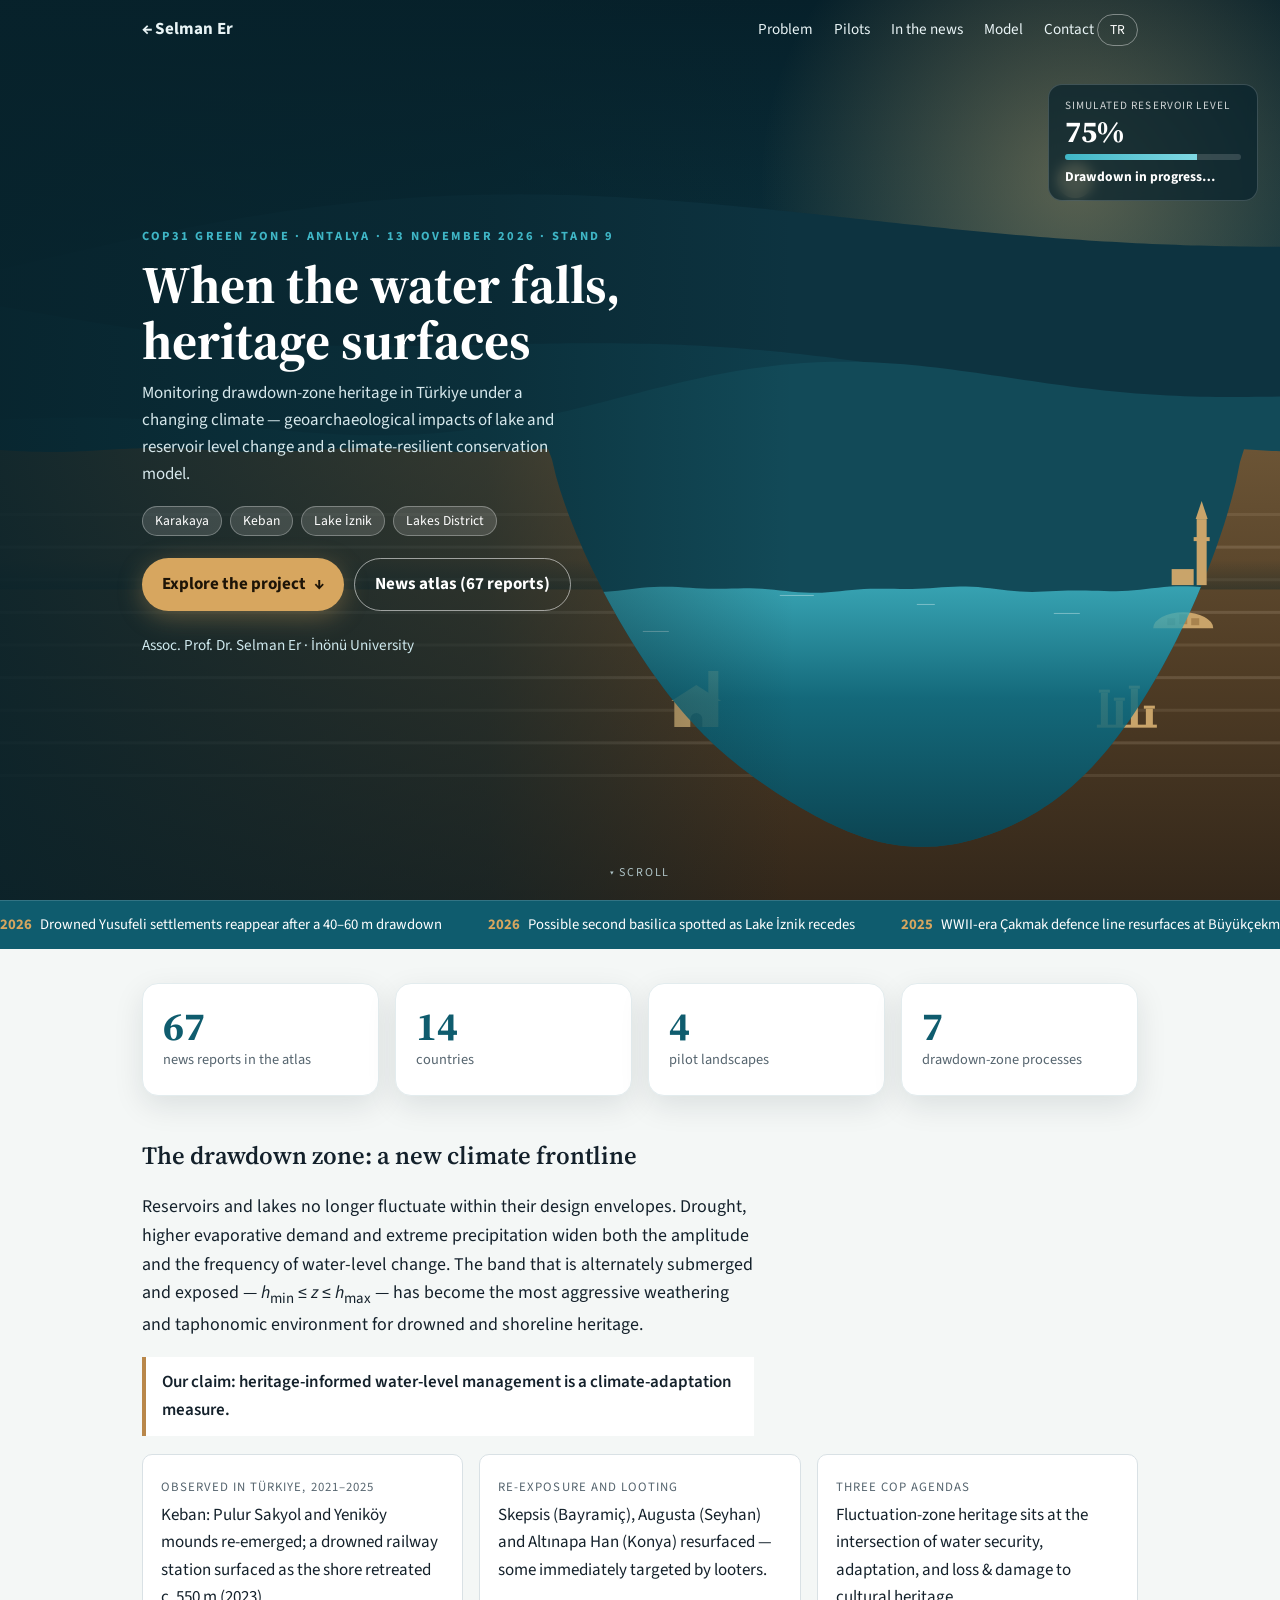
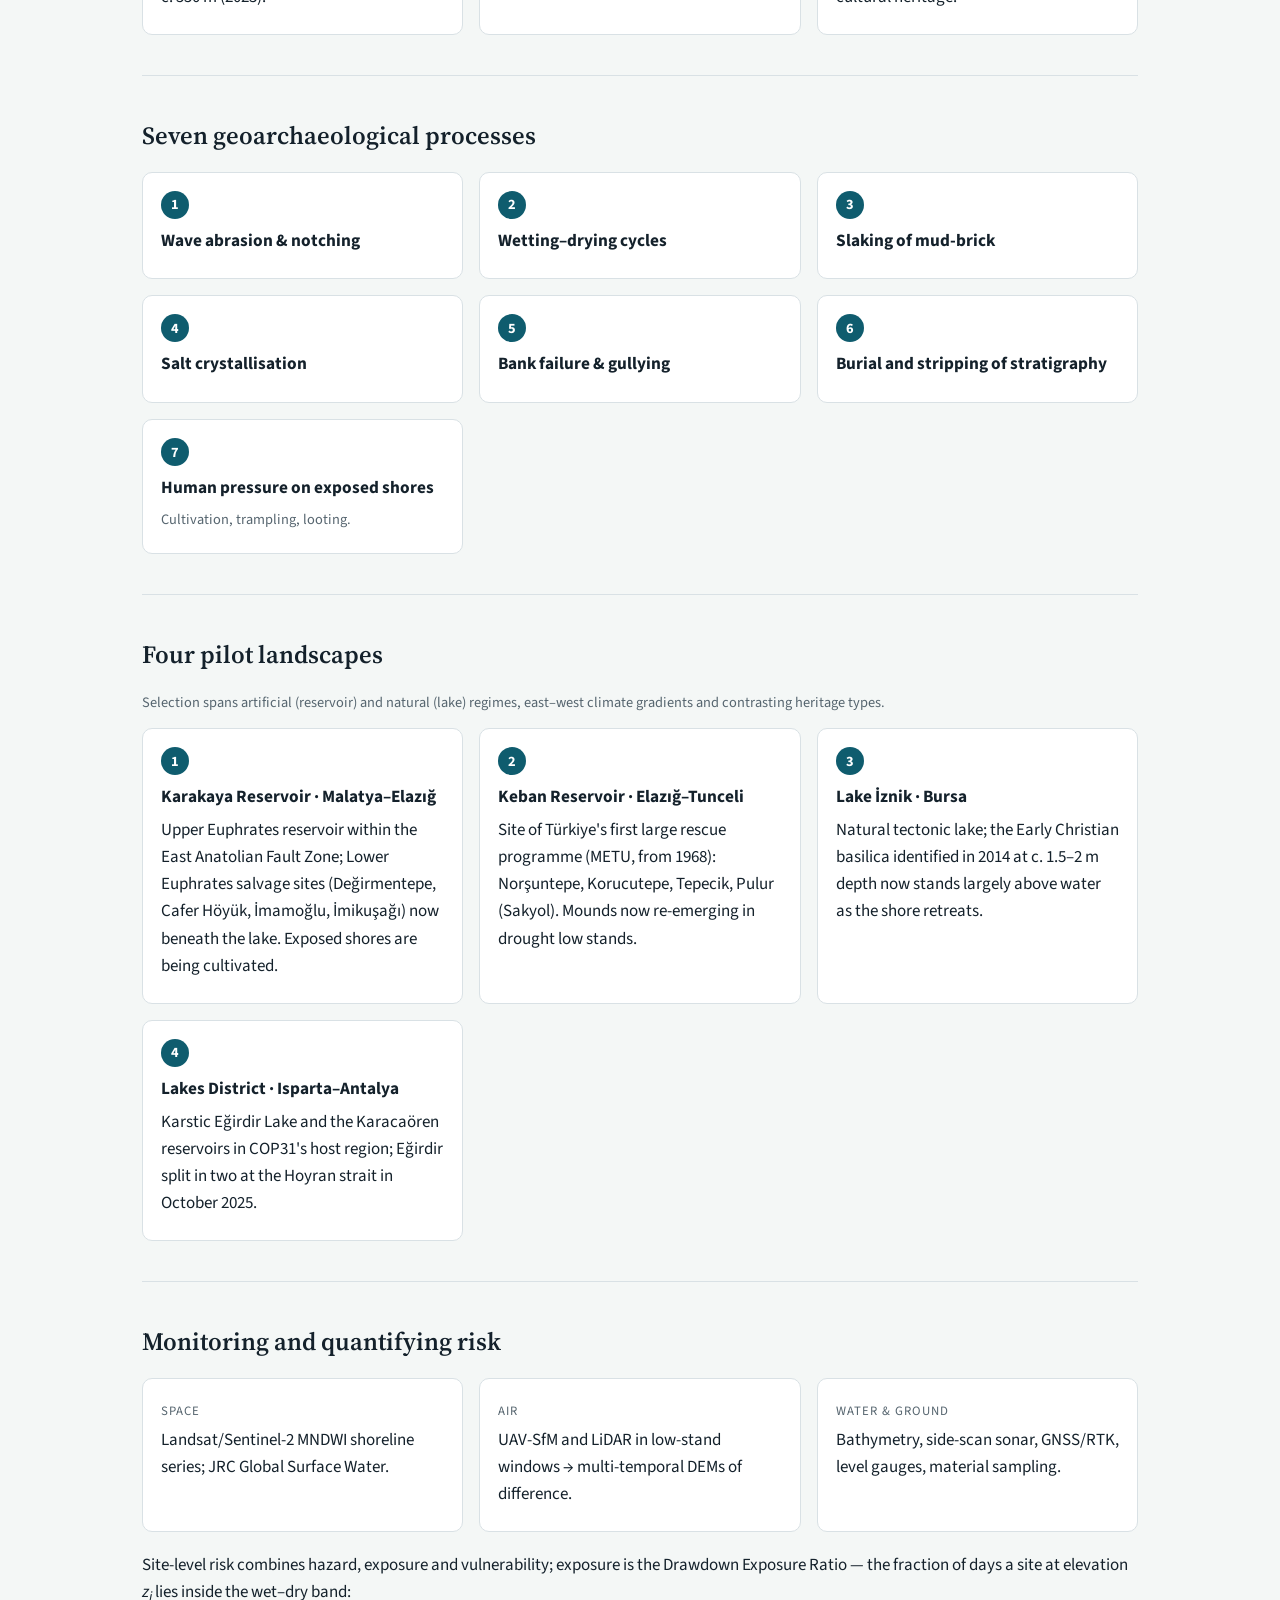
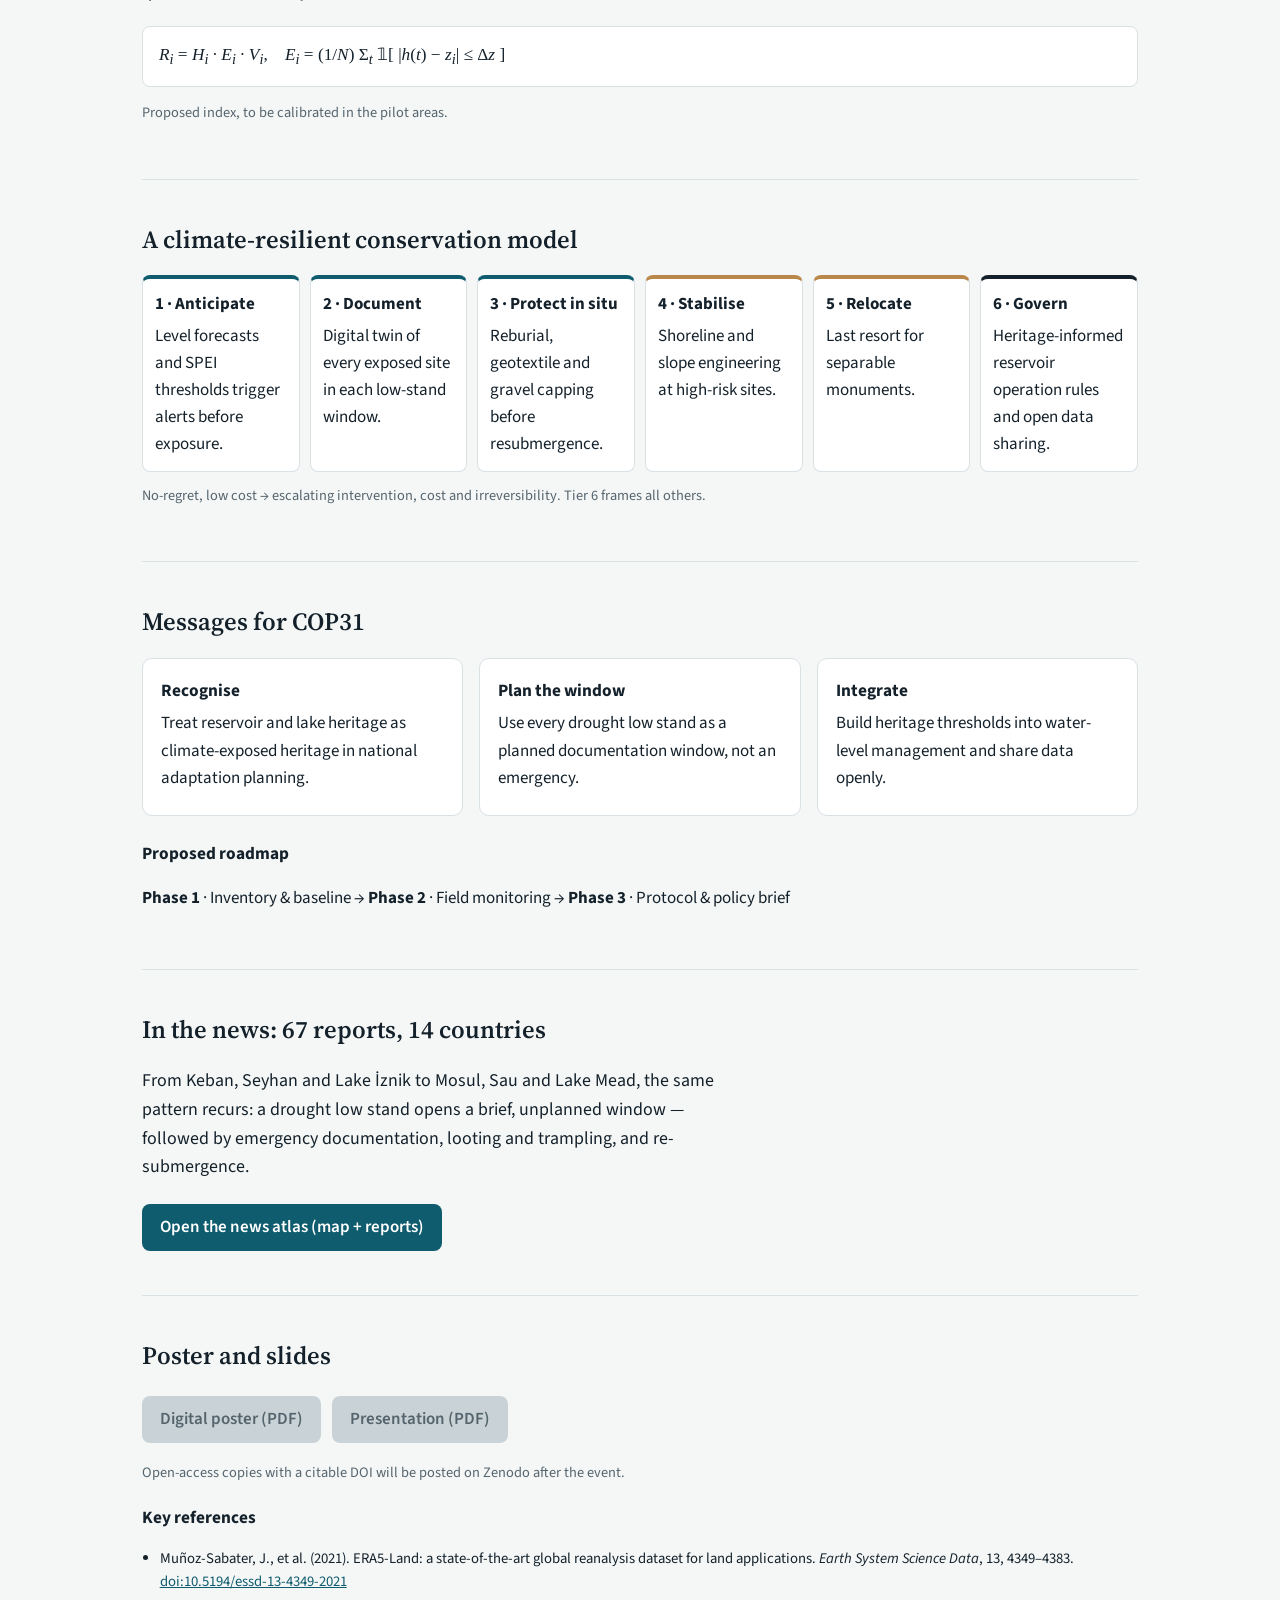
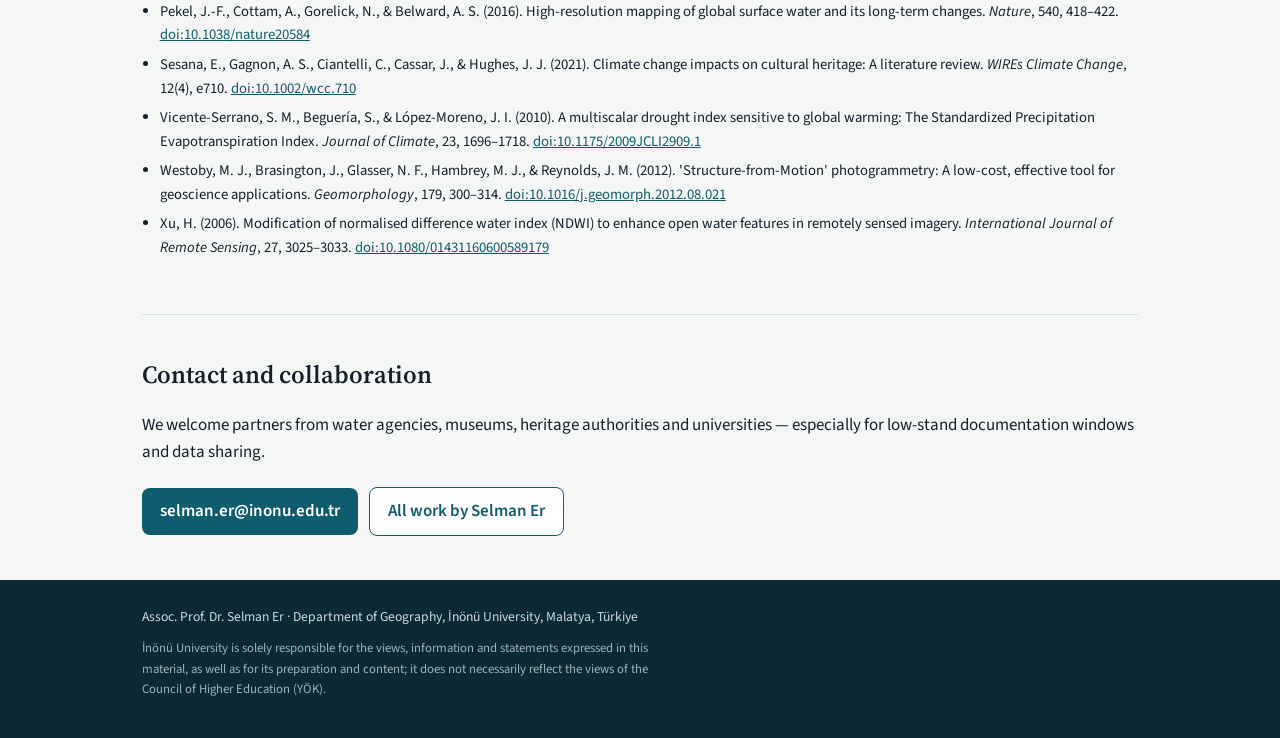
==== commit cd67ce00: "Add files via upload" ====
--- a/cop31/index.html
+++ b/cop31/index.html
@@ -12,10 +12,11 @@
 <link rel="preconnect" href="https://fonts.googleapis.com">
 <link href="https://fonts.googleapis.com/css2?family=Source+Sans+3:wght@400;600;700&family=Source+Serif+4:opsz,wght@8..60,600&display=swap" rel="stylesheet">
 <link rel="stylesheet" href="../assets/style.css">
+<link rel="stylesheet" href="../assets/site.css">
 </head>
 <body data-lang="en">
-<header class="site"><div class="wrap">
-  <a class="brand" href="../">Selman Er</a>
+<header class="site" id="hdr"><div class="wrap">
+  <a class="brand" href="../">← Selman Er</a>
   <nav>
     <a href="#problem"><span class="en">Problem</span><span class="tr">Sorun</span></a>
     <a href="#pilots"><span class="en">Pilots</span><span class="tr">Pilotlar</span></a>
@@ -26,26 +27,41 @@
   </nav>
 </div></header>
 
-<div class="hero"><div class="wrap">
-  <p class="kicker"><span class="en">COP31 Green Zone · Antalya · 13 November 2026 · Stand 9</span><span class="tr">COP31 Yeşil Bölge · Antalya · 13 Kasım 2026 · Stand 9</span></p>
-  <h1>
-    <span class="en">Monitoring drawdown-zone heritage in Türkiye under a changing climate</span>
-    <span class="tr">Değişen iklimde Türkiye'nin göl ve baraj salınım kuşağındaki mirasın izlenmesi</span>
-  </h1>
-  <p class="sub">
-    <span class="en">Geoarchaeological impacts of lake and reservoir level changes on cultural heritage, and a climate-resilient conservation model.</span>
-    <span class="tr">Göl ve baraj seviyesi değişimlerinin kıyı/sualtı kültürel mirası üzerindeki jeoarkeolojik etkileri ve iklime dirençli bir koruma modeli.</span>
-  </p>
-  <p class="meta"><span class="en">Assoc. Prof. Dr. Selman Er · Department of Geography, İnönü University, Malatya</span><span class="tr">Doç. Dr. Selman Er · İnönü Üniversitesi Coğrafya Bölümü, Malatya</span></p>
-  <div class="chips">
-    <span class="chip">Karakaya</span><span class="chip">Keban</span><span class="chip"><span class="en">Lake İznik</span><span class="tr">İznik Gölü</span></span><span class="chip"><span class="en">Lakes District</span><span class="tr">Göller Bölgesi</span></span>
-  </div>
+<section class="hero2" id="top">
+  <canvas id="scene" aria-hidden="true"></canvas>
+  <div class="wrap">
+    <div class="intro" style="max-width:600px">
+      <p class="eyebrow"><span class="en">COP31 Green Zone · Antalya · 13 November 2026 · Stand 9</span><span class="tr">COP31 Yeşil Bölge · Antalya · 13 Kasım 2026 · Stand 9</span></p>
+      <h1 style="font-size:clamp(2rem,4.6vw,3.3rem)"><span class="en">When the water falls, heritage surfaces</span><span class="tr">Su çekildiğinde miras yüzeye çıkar</span></h1>
+      <p class="lede"><span class="en">Monitoring drawdown-zone heritage in Türkiye under a changing climate — geoarchaeological impacts of lake and reservoir level change and a climate-resilient conservation model.</span><span class="tr">Değişen iklimde Türkiye'nin göl ve baraj salınım kuşağındaki mirasın izlenmesi — seviye değişimlerinin jeoarkeolojik etkileri ve iklime dirençli bir koruma modeli.</span></p>
+      <div class="chips" style="margin:-6px 0 22px"><span class="chip">Karakaya</span><span class="chip">Keban</span><span class="chip"><span class="en">Lake İznik</span><span class="tr">İznik Gölü</span></span><span class="chip"><span class="en">Lakes District</span><span class="tr">Göller Bölgesi</span></span></div>
+      <div class="cta">
+        <a class="btn2 primary" href="#problem"><span class="en">Explore the project</span><span class="tr">Projeyi keşfet</span> ↓</a>
+        <a class="btn2 ghost" href="news/"><span class="en">News atlas (67 reports)</span><span class="tr">Haber atlası (67 haber)</span></a>
+      </div>
+      <p style="margin-top:22px;color:#cfe9ee;font-size:.95rem"><span class="en">Assoc. Prof. Dr. Selman Er · İnönü University</span><span class="tr">Doç. Dr. Selman Er · İnönü Üniversitesi</span></p>
+    </div>
+  </div>
+  <div class="gauge" aria-live="off">
+    <div class="lbl"><span class="en">Simulated reservoir level</span><span class="tr">Temsili baraj doluluğu</span></div>
+    <div class="val" id="gVal">—</div>
+    <div class="bar"><i id="gBar"></i></div>
+    <div class="state" id="gState">—</div>
+  </div>
+  <div class="scrollhint">▾ <span class="en">scroll</span><span class="tr">kaydır</span></div>
+</section>
+<div class="ticker" aria-label="Latest reports"><div class="row" id="tickRow"></div></div>
+<div class="wrap"><div class="stats2">
+  <div class="stat2 rv"><b data-count="67">0</b><span class="en">news reports in the atlas</span><span class="tr">haber, atlasta</span></div>
+  <div class="stat2 rv"><b data-count="14">0</b><span class="en">countries</span><span class="tr">ülke</span></div>
+  <div class="stat2 rv"><b data-count="4">0</b><span class="en">pilot landscapes</span><span class="tr">pilot alan</span></div>
+  <div class="stat2 rv"><b data-count="7">0</b><span class="en">drawdown-zone processes</span><span class="tr">salınım kuşağı süreci</span></div>
 </div></div>
 
 <main class="wrap">
 
 <section id="problem">
-  <h2><span class="en">The drawdown zone: a new climate frontline</span><span class="tr">Salınım kuşağı: iklimin yeni cephesi</span></h2>
+  <h2 class="rv"><span class="en">The drawdown zone: a new climate frontline</span><span class="tr">Salınım kuşağı: iklimin yeni cephesi</span></h2>
   <p class="lead">
     <span class="en">Reservoirs and lakes no longer fluctuate within their design envelopes. Drought, higher evaporative demand and extreme precipitation widen both the amplitude and the frequency of water-level change. The band that is alternately submerged and exposed — <i>h</i><sub>min</sub> ≤ <i>z</i> ≤ <i>h</i><sub>max</sub> — has become the most aggressive weathering and taphonomic environment for drowned and shoreline heritage.</span>
     <span class="tr">Barajlar ve göller artık tasarım zarfları içinde salınmıyor. Kuraklık, artan buharlaşma talebi ve ekstrem yağışlar seviye değişiminin hem genliğini hem sıklığını büyütüyor. Dönüşümlü olarak su altında kalan ve açığa çıkan kuşak — <i>h</i><sub>min</sub> ≤ <i>z</i> ≤ <i>h</i><sub>max</sub> — batık ve kıyı mirası için en agresif ayrışma ve tafonomik ortama dönüştü.</span>
@@ -55,49 +71,49 @@
     <span class="tr">Savımız: mirası gözeten su seviyesi yönetimi bir iklim uyum önlemidir.</span>
   </p>
   <div class="grid g3">
-    <div class="card"><p class="tag"><span class="en">Observed in Türkiye</span><span class="tr">Türkiye'de gözlenen</span>, 2021–2025</p>
+    <div class="card rv"><p class="tag"><span class="en">Observed in Türkiye</span><span class="tr">Türkiye'de gözlenen</span>, 2021–2025</p>
       <p><span class="en">Keban: Pulur Sakyol and Yeniköy mounds re-emerged; a drowned railway station surfaced as the shore retreated c. 550 m (2023).</span><span class="tr">Keban: Pulur Sakyol ve Yeniköy höyükleri yeniden ortaya çıktı; kıyı yaklaşık 550 m çekilince batık bir tren istasyonu göründü (2023).</span></p></div>
-    <div class="card"><p class="tag"><span class="en">Re-exposure and looting</span><span class="tr">Yeniden açığa çıkma ve yağma</span></p>
+    <div class="card rv"><p class="tag"><span class="en">Re-exposure and looting</span><span class="tr">Yeniden açığa çıkma ve yağma</span></p>
       <p><span class="en">Skepsis (Bayramiç), Augusta (Seyhan) and Altınapa Han (Konya) resurfaced — some immediately targeted by looters.</span><span class="tr">Skepsis (Bayramiç), Augusta (Seyhan) ve Altınapa Hanı (Konya) yeniden göründü; bazıları hemen kaçak kazı hedefi oldu.</span></p></div>
-    <div class="card"><p class="tag"><span class="en">Three COP agendas</span><span class="tr">Üç COP gündemi</span></p>
+    <div class="card rv"><p class="tag"><span class="en">Three COP agendas</span><span class="tr">Üç COP gündemi</span></p>
       <p><span class="en">Fluctuation-zone heritage sits at the intersection of water security, adaptation, and loss &amp; damage to cultural heritage.</span><span class="tr">Salınım kuşağı mirası; su güvenliği, uyum ve kültürel mirasta kayıp &amp; zarar gündemlerinin kesişiminde yer alır.</span></p></div>
   </div>
 </section>
 
 <section id="processes">
-  <h2><span class="en">Seven geoarchaeological processes</span><span class="tr">Yedi jeoarkeolojik süreç</span></h2>
-  <div class="grid g3">
-    <div class="card"><span class="num">1</span><h3><span class="en">Wave abrasion &amp; notching</span><span class="tr">Dalga aşındırması ve çentiklenme</span></h3></div>
-    <div class="card"><span class="num">2</span><h3><span class="en">Wetting–drying cycles</span><span class="tr">Islanma–kuruma döngüleri</span></h3></div>
-    <div class="card"><span class="num">3</span><h3><span class="en">Slaking of mud-brick</span><span class="tr">Kerpicin dağılması (slaking)</span></h3></div>
-    <div class="card"><span class="num">4</span><h3><span class="en">Salt crystallisation</span><span class="tr">Tuz kristalleşmesi</span></h3></div>
-    <div class="card"><span class="num">5</span><h3><span class="en">Bank failure &amp; gullying</span><span class="tr">Şev yenilmesi ve oyuntu</span></h3></div>
-    <div class="card"><span class="num">6</span><h3><span class="en">Burial and stripping of stratigraphy</span><span class="tr">Stratigrafinin gömülmesi/sıyrılması</span></h3></div>
-    <div class="card"><span class="num">7</span><h3><span class="en">Human pressure on exposed shores</span><span class="tr">Açığa çıkan kıyıda insan baskısı</span></h3><p class="small"><span class="en">Cultivation, trampling, looting.</span><span class="tr">Tarım, çiğneme, kaçak kazı.</span></p></div>
+  <h2 class="rv"><span class="en">Seven geoarchaeological processes</span><span class="tr">Yedi jeoarkeolojik süreç</span></h2>
+  <div class="grid g3">
+    <div class="card rv"><span class="num">1</span><h3><span class="en">Wave abrasion &amp; notching</span><span class="tr">Dalga aşındırması ve çentiklenme</span></h3></div>
+    <div class="card rv"><span class="num">2</span><h3><span class="en">Wetting–drying cycles</span><span class="tr">Islanma–kuruma döngüleri</span></h3></div>
+    <div class="card rv"><span class="num">3</span><h3><span class="en">Slaking of mud-brick</span><span class="tr">Kerpicin dağılması (slaking)</span></h3></div>
+    <div class="card rv"><span class="num">4</span><h3><span class="en">Salt crystallisation</span><span class="tr">Tuz kristalleşmesi</span></h3></div>
+    <div class="card rv"><span class="num">5</span><h3><span class="en">Bank failure &amp; gullying</span><span class="tr">Şev yenilmesi ve oyuntu</span></h3></div>
+    <div class="card rv"><span class="num">6</span><h3><span class="en">Burial and stripping of stratigraphy</span><span class="tr">Stratigrafinin gömülmesi/sıyrılması</span></h3></div>
+    <div class="card rv"><span class="num">7</span><h3><span class="en">Human pressure on exposed shores</span><span class="tr">Açığa çıkan kıyıda insan baskısı</span></h3><p class="small"><span class="en">Cultivation, trampling, looting.</span><span class="tr">Tarım, çiğneme, kaçak kazı.</span></p></div>
   </div>
 </section>
 
 <section id="pilots">
-  <h2><span class="en">Four pilot landscapes</span><span class="tr">Dört pilot alan</span></h2>
+  <h2 class="rv"><span class="en">Four pilot landscapes</span><span class="tr">Dört pilot alan</span></h2>
   <p class="small"><span class="en">Selection spans artificial (reservoir) and natural (lake) regimes, east–west climate gradients and contrasting heritage types.</span><span class="tr">Seçim; yapay (baraj) ve doğal (göl) rejimleri, doğu–batı iklim gradyanını ve farklı miras türlerini kapsar.</span></p>
   <div class="grid g2">
-    <div class="card"><span class="num">1</span><h3><span class="en">Karakaya Reservoir</span><span class="tr">Karakaya Barajı</span> · Malatya–Elazığ</h3>
+    <div class="card rv"><span class="num">1</span><h3><span class="en">Karakaya Reservoir</span><span class="tr">Karakaya Barajı</span> · Malatya–Elazığ</h3>
       <p><span class="en">Upper Euphrates reservoir within the East Anatolian Fault Zone; Lower Euphrates salvage sites (Değirmentepe, Cafer Höyük, İmamoğlu, İmikuşağı) now beneath the lake. Exposed shores are being cultivated.</span><span class="tr">Doğu Anadolu Fay Zonu içinde Yukarı Fırat barajı; Aşağı Fırat kurtarma kazısı alanları (Değirmentepe, Cafer Höyük, İmamoğlu, İmikuşağı) göl altında. Açığa çıkan kıyılar tarıma açılıyor.</span></p></div>
-    <div class="card"><span class="num">2</span><h3><span class="en">Keban Reservoir</span><span class="tr">Keban Barajı</span> · Elazığ–Tunceli</h3>
+    <div class="card rv"><span class="num">2</span><h3><span class="en">Keban Reservoir</span><span class="tr">Keban Barajı</span> · Elazığ–Tunceli</h3>
       <p><span class="en">Site of Türkiye's first large rescue programme (METU, from 1968): Norşuntepe, Korucutepe, Tepecik, Pulur (Sakyol). Mounds now re-emerging in drought low stands.</span><span class="tr">Türkiye'nin ilk büyük kurtarma programının alanı (ODTÜ, 1968'den itibaren): Norşuntepe, Korucutepe, Tepecik, Pulur (Sakyol). Höyükler kurak dönem düşük seviyelerinde yeniden ortaya çıkıyor.</span></p></div>
-    <div class="card"><span class="num">3</span><h3><span class="en">Lake İznik</span><span class="tr">İznik Gölü</span> · Bursa</h3>
+    <div class="card rv"><span class="num">3</span><h3><span class="en">Lake İznik</span><span class="tr">İznik Gölü</span> · Bursa</h3>
       <p><span class="en">Natural tectonic lake; the Early Christian basilica identified in 2014 at c. 1.5–2 m depth now stands largely above water as the shore retreats.</span><span class="tr">Doğal tektonik göl; 2014'te yaklaşık 1,5–2 m derinlikte tespit edilen Erken Hristiyan bazilikası, kıyı çekildikçe büyük ölçüde su üstünde kaldı.</span></p></div>
-    <div class="card"><span class="num">4</span><h3><span class="en">Lakes District</span><span class="tr">Göller Bölgesi</span> · Isparta–Antalya</h3>
+    <div class="card rv"><span class="num">4</span><h3><span class="en">Lakes District</span><span class="tr">Göller Bölgesi</span> · Isparta–Antalya</h3>
       <p><span class="en">Karstic Eğirdir Lake and the Karacaören reservoirs in COP31's host region; Eğirdir split in two at the Hoyran strait in October 2025.</span><span class="tr">COP31 ev sahibi bölgede karstik Eğirdir Gölü ve Karacaören barajları; Eğirdir Ekim 2025'te Hoyran boğazında ikiye bölündü.</span></p></div>
   </div>
 </section>
 
 <section id="toolkit">
-  <h2><span class="en">Monitoring and quantifying risk</span><span class="tr">İzleme ve riskin nicelleştirilmesi</span></h2>
-  <div class="grid g3">
-    <div class="card"><p class="tag"><span class="en">Space</span><span class="tr">Uzay</span></p><p><span class="en">Landsat/Sentinel-2 MNDWI shoreline series; JRC Global Surface Water.</span><span class="tr">Landsat/Sentinel-2 MNDWI kıyı çizgisi serileri; JRC Global Surface Water.</span></p></div>
-    <div class="card"><p class="tag"><span class="en">Air</span><span class="tr">Hava</span></p><p><span class="en">UAV-SfM and LiDAR in low-stand windows → multi-temporal DEMs of difference.</span><span class="tr">Düşük seviye pencerelerinde İHA-SfM ve LiDAR → çok zamanlı DEM farkları.</span></p></div>
-    <div class="card"><p class="tag"><span class="en">Water &amp; ground</span><span class="tr">Su ve zemin</span></p><p><span class="en">Bathymetry, side-scan sonar, GNSS/RTK, level gauges, material sampling.</span><span class="tr">Batimetri, yan taramalı sonar, GNSS/RTK, seviye ölçerler, malzeme örneklemesi.</span></p></div>
+  <h2 class="rv"><span class="en">Monitoring and quantifying risk</span><span class="tr">İzleme ve riskin nicelleştirilmesi</span></h2>
+  <div class="grid g3">
+    <div class="card rv"><p class="tag"><span class="en">Space</span><span class="tr">Uzay</span></p><p><span class="en">Landsat/Sentinel-2 MNDWI shoreline series; JRC Global Surface Water.</span><span class="tr">Landsat/Sentinel-2 MNDWI kıyı çizgisi serileri; JRC Global Surface Water.</span></p></div>
+    <div class="card rv"><p class="tag"><span class="en">Air</span><span class="tr">Hava</span></p><p><span class="en">UAV-SfM and LiDAR in low-stand windows → multi-temporal DEMs of difference.</span><span class="tr">Düşük seviye pencerelerinde İHA-SfM ve LiDAR → çok zamanlı DEM farkları.</span></p></div>
+    <div class="card rv"><p class="tag"><span class="en">Water &amp; ground</span><span class="tr">Su ve zemin</span></p><p><span class="en">Bathymetry, side-scan sonar, GNSS/RTK, level gauges, material sampling.</span><span class="tr">Batimetri, yan taramalı sonar, GNSS/RTK, seviye ölçerler, malzeme örneklemesi.</span></p></div>
   </div>
   <p style="margin-top:20px"><span class="en">Site-level risk combines hazard, exposure and vulnerability; exposure is the Drawdown Exposure Ratio — the fraction of days a site at elevation <i>z<sub>i</sub></i> lies inside the wet–dry band:</span><span class="tr">Alan ölçeğinde risk; tehlike, maruziyet ve hassasiyeti birleştirir. Maruziyet, Salınım Maruziyet Oranı'dır — <i>z<sub>i</sub></i> kotundaki bir alanın ıslak–kuru bant içinde kaldığı günlerin oranı:</span></p>
   <div class="eq"><i>R<sub>i</sub></i> = <i>H<sub>i</sub></i> · <i>E<sub>i</sub></i> · <i>V<sub>i</sub></i>, &nbsp;&nbsp; <i>E<sub>i</sub></i> = (1/<i>N</i>) Σ<sub><i>t</i></sub> 𝟙[ |<i>h</i>(<i>t</i>) − <i>z<sub>i</sub></i>| ≤ Δ<i>z</i> ]</div>
@@ -105,7 +121,7 @@
 </section>
 
 <section id="model">
-  <h2><span class="en">A climate-resilient conservation model</span><span class="tr">İklime dirençli koruma modeli</span></h2>
+  <h2 class="rv"><span class="en">A climate-resilient conservation model</span><span class="tr">İklime dirençli koruma modeli</span></h2>
   <ol class="steps">
     <li><b>1 · <span class="en">Anticipate</span><span class="tr">Öngör</span></b><span class="en">Level forecasts and SPEI thresholds trigger alerts before exposure.</span><span class="tr">Seviye tahminleri ve SPEI eşikleri açığa çıkmadan önce uyarı üretir.</span></li>
     <li><b>2 · <span class="en">Document</span><span class="tr">Belgele</span></b><span class="en">Digital twin of every exposed site in each low-stand window.</span><span class="tr">Her düşük seviye penceresinde açığa çıkan alanın dijital ikizi.</span></li>
@@ -118,24 +134,24 @@
 </section>
 
 <section id="messages">
-  <h2><span class="en">Messages for COP31</span><span class="tr">COP31 için mesajlar</span></h2>
-  <div class="grid g3">
-    <div class="card"><h3><span class="en">Recognise</span><span class="tr">Tanı</span></h3><p><span class="en">Treat reservoir and lake heritage as climate-exposed heritage in national adaptation planning.</span><span class="tr">Baraj ve göl mirasını ulusal uyum planlamasında iklime maruz miras olarak ele al.</span></p></div>
-    <div class="card"><h3><span class="en">Plan the window</span><span class="tr">Pencereyi planla</span></h3><p><span class="en">Use every drought low stand as a planned documentation window, not an emergency.</span><span class="tr">Her kurak dönem düşük seviyesini acil durum değil, planlı bir belgeleme penceresi olarak kullan.</span></p></div>
-    <div class="card"><h3><span class="en">Integrate</span><span class="tr">Bütünleştir</span></h3><p><span class="en">Build heritage thresholds into water-level management and share data openly.</span><span class="tr">Miras eşiklerini su seviyesi yönetimine dahil et, veriyi açık paylaş.</span></p></div>
+  <h2 class="rv"><span class="en">Messages for COP31</span><span class="tr">COP31 için mesajlar</span></h2>
+  <div class="grid g3">
+    <div class="card rv"><h3><span class="en">Recognise</span><span class="tr">Tanı</span></h3><p><span class="en">Treat reservoir and lake heritage as climate-exposed heritage in national adaptation planning.</span><span class="tr">Baraj ve göl mirasını ulusal uyum planlamasında iklime maruz miras olarak ele al.</span></p></div>
+    <div class="card rv"><h3><span class="en">Plan the window</span><span class="tr">Pencereyi planla</span></h3><p><span class="en">Use every drought low stand as a planned documentation window, not an emergency.</span><span class="tr">Her kurak dönem düşük seviyesini acil durum değil, planlı bir belgeleme penceresi olarak kullan.</span></p></div>
+    <div class="card rv"><h3><span class="en">Integrate</span><span class="tr">Bütünleştir</span></h3><p><span class="en">Build heritage thresholds into water-level management and share data openly.</span><span class="tr">Miras eşiklerini su seviyesi yönetimine dahil et, veriyi açık paylaş.</span></p></div>
   </div>
   <h3 style="margin-top:24px"><span class="en">Proposed roadmap</span><span class="tr">Önerilen yol haritası</span></h3>
   <p><b><span class="en">Phase 1</span><span class="tr">Evre 1</span></b> · <span class="en">Inventory &amp; baseline</span><span class="tr">Envanter ve temel durum</span> → <b><span class="en">Phase 2</span><span class="tr">Evre 2</span></b> · <span class="en">Field monitoring</span><span class="tr">Arazi izlemesi</span> → <b><span class="en">Phase 3</span><span class="tr">Evre 3</span></b> · <span class="en">Protocol &amp; policy brief</span><span class="tr">Protokol ve politika notu</span></p>
 </section>
 
 <section id="news">
-  <h2><span class="en">In the news: 67 reports, 14 countries</span><span class="tr">Basında: 14 ülkeden 67 haber</span></h2>
+  <h2 class="rv"><span class="en">In the news: 67 reports, 14 countries</span><span class="tr">Basında: 14 ülkeden 67 haber</span></h2>
   <p class="lead"><span class="en">From Keban, Seyhan and Lake İznik to Mosul, Sau and Lake Mead, the same pattern recurs: a drought low stand opens a brief, unplanned window — followed by emergency documentation, looting and trampling, and re-submergence.</span><span class="tr">Keban, Seyhan ve İznik Gölü'nden Musul, Sau ve Lake Mead'e aynı örüntü tekrarlanıyor: kuraklıkla düşen seviye kısa ve plansız bir pencere açıyor; ardından acil belgeleme, yağma ve çiğneme, yeniden su altında kalma geliyor.</span></p>
   <a class="btn" href="news/"><span class="en">Open the news atlas (map + reports)</span><span class="tr">Haber atlasını aç (harita + haberler)</span></a>
 </section>
 
 <section id="materials">
-  <h2><span class="en">Poster and slides</span><span class="tr">Poster ve sunum</span></h2>
+  <h2 class="rv"><span class="en">Poster and slides</span><span class="tr">Poster ve sunum</span></h2>
   <!-- After Zenodo upload: replace the two disabled buttons with real links (DOI) -->
   <a class="btn disabled" href="#" aria-disabled="true"><span class="en">Digital poster (PDF)</span><span class="tr">Dijital poster (PDF)</span></a>
   <a class="btn disabled" href="#" aria-disabled="true"><span class="en">Presentation (PDF)</span><span class="tr">Sunum (PDF)</span></a>
@@ -152,7 +168,7 @@
 </section>
 
 <section id="contact">
-  <h2><span class="en">Contact and collaboration</span><span class="tr">İletişim ve iş birliği</span></h2>
+  <h2 class="rv"><span class="en">Contact and collaboration</span><span class="tr">İletişim ve iş birliği</span></h2>
   <p><span class="en">We welcome partners from water agencies, museums, heritage authorities and universities — especially for low-stand documentation windows and data sharing.</span><span class="tr">Su idareleri, müzeler, miras kurumları ve üniversitelerden ortaklara açığız — özellikle düşük seviye belgeleme pencereleri ve veri paylaşımı için.</span></p>
   <a class="btn" href="mailto:selman.er@inonu.edu.tr?subject=COP31%20drawdown-zone%20heritage">selman.er@inonu.edu.tr</a>
   <a class="btn ghost" href="../"><span class="en">All work by Selman Er</span><span class="tr">Selman Er'in tüm çalışmaları</span></a>
@@ -176,5 +192,21 @@
   btn.addEventListener('click',function(){set(b.getAttribute('data-lang')==='en'?'tr':'en');});
 })();
 </script>
+<script src="news/news-data.js"></script>
+<script src="../assets/reservoir.js"></script>
+<script>
+(function(){
+  var hdr=document.getElementById('hdr');addEventListener('scroll',function(){hdr.classList.toggle('solid',scrollY>40);},{passive:true});
+  function buildTicker(){var lang=document.body.getAttribute('data-lang');
+    var N=(window.NEWS||[]).map(function(x,i){x._i=i;return x;}).slice().sort(function(a,c){return (c.d||String(c.y||0)).localeCompare(a.d||String(a.y||0));}).slice(0,24);
+    var h=N.map(function(x){return '<a href="news/#n'+x._i+'"><b>'+(x.y||'')+'</b>'+(lang==='tr'?x.tt:x.te)+'</a>';}).join('');
+    document.getElementById('tickRow').innerHTML=h+h;}
+  buildTicker();document.getElementById('langBtn').addEventListener('click',function(){setTimeout(buildTicker,0);});
+  var io=new IntersectionObserver(function(es){es.forEach(function(e){if(e.isIntersecting){e.target.classList.add('in');
+    var c=e.target.querySelector('[data-count]');if(c&&!c.done){c.done=1;var n=+c.dataset.count,s=performance.now();(function f(t){var k=Math.min(1,(t-s)/1400);c.textContent=Math.round(n*(1-Math.pow(1-k,3)));if(k<1)requestAnimationFrame(f);})(s);}
+    io.unobserve(e.target);}});},{threshold:.12});
+  document.querySelectorAll('.rv').forEach(function(el){io.observe(el);});
+})();
+</script>
 </body>
 </html>
--- a/assets/site.css
+++ b/assets/site.css
@@ -0,0 +1,203 @@
+
+:root{--deep:#07222b;--teal:#0f5c6e;--aqua:#3fb6c6;--sand:#d7a65f}
+body{background:#f4f7f6}
+/* header over hero */
+header.site{position:fixed;top:0;left:0;right:0;z-index:20;background:transparent;border:0;transition:background .3s,box-shadow .3s}
+header.site.solid{background:rgba(7,34,43,.92);backdrop-filter:blur(8px);box-shadow:0 2px 20px rgba(0,0,0,.2)}
+header.site .brand,header.site nav a{color:#e9f4f6}
+header.site nav a:hover{color:var(--aqua)}
+header.site .lang{background:transparent;color:#fff;border-color:rgba(255,255,255,.4)}
+/* HERO */
+.hero2{position:relative;min-height:100vh;min-height:100svh;background:var(--deep);color:#fff;overflow:hidden;display:flex;align-items:center}
+#scene{position:absolute;inset:0;width:100%;height:100%;display:block}
+.hero2::after{content:"";position:absolute;inset:0;background:linear-gradient(90deg,rgba(7,34,43,.88) 0%,rgba(7,34,43,.55) 38%,rgba(7,34,43,0) 62%);pointer-events:none}
+.hero2 .wrap{position:relative;z-index:2;width:100%;padding-top:90px;padding-bottom:90px}
+.intro{max-width:560px}
+.portrait{position:relative;width:148px;height:148px;margin-bottom:22px}
+.portrait::before{content:"";position:absolute;inset:-6px;border-radius:50%;background:conic-gradient(from 0deg,var(--aqua),var(--sand),var(--aqua),transparent 70%,var(--aqua));animation:spin 6s linear infinite}
+.portrait::after{content:"";position:absolute;inset:-2px;border-radius:50%;background:var(--deep)}
+.portrait img{position:relative;z-index:1;width:100%;height:100%;object-fit:cover;object-position:50% 40%;border-radius:50%;border:3px solid rgba(255,255,255,.9)}
+.portrait .pulse{position:absolute;inset:-6px;border-radius:50%;border:2px solid var(--aqua);animation:pulse 3s ease-out infinite;z-index:0}
+@keyframes spin{to{transform:rotate(360deg)}}
+@keyframes pulse{0%{transform:scale(1);opacity:.7}100%{transform:scale(1.35);opacity:0}}
+.eyebrow{text-transform:uppercase;letter-spacing:.18em;font-size:.78rem;color:var(--aqua);font-weight:700;margin:0 0 10px}
+.hero2 h1{font-family:"Source Serif 4",Georgia,serif;font-weight:700;font-size:clamp(2.2rem,5.4vw,3.6rem);line-height:1.05;margin:0 0 12px}
+.rot{display:block;font-size:clamp(1.15rem,2.4vw,1.55rem);font-weight:600;color:#cfe9ee;min-height:1.6em;margin-bottom:18px}
+.rot b{color:var(--sand);font-weight:700;border-right:2px solid var(--sand);padding-right:3px;animation:caret 1s steps(1) infinite}
+@keyframes caret{50%{border-color:transparent}}
+.hero2 .lede{font-size:1.06rem;color:#d6e8ec;max-width:52ch;margin:0 0 24px}
+.cta{display:flex;flex-wrap:wrap;gap:10px}
+.btn2{display:inline-flex;align-items:center;gap:8px;padding:12px 20px;border-radius:999px;font-weight:700;text-decoration:none;transition:transform .2s,box-shadow .2s,background .2s}
+.btn2.primary{background:var(--sand);color:#1d1407;box-shadow:0 6px 24px rgba(215,166,95,.35)}
+.btn2.ghost{border:1.5px solid rgba(255,255,255,.55);color:#fff}
+.btn2:hover{transform:translateY(-2px)}
+.btn2.ghost:hover{background:rgba(255,255,255,.1);color:#fff}
+.btn2.primary:hover{color:#1d1407;box-shadow:0 10px 30px rgba(215,166,95,.5)}
+/* gauge */
+.gauge{position:absolute;z-index:3;right:22px;top:84px;background:rgba(7,34,43,.72);backdrop-filter:blur(6px);border:1px solid rgba(255,255,255,.18);border-radius:14px;padding:12px 16px;min-width:210px;font-size:.85rem}
+.gauge .lbl{opacity:.8;text-transform:uppercase;letter-spacing:.1em;font-size:.7rem}
+.gauge .val{font-family:"Source Serif 4",Georgia,serif;font-size:1.9rem;line-height:1.1;font-weight:700}
+.gauge .bar{height:6px;background:rgba(255,255,255,.15);border-radius:4px;overflow:hidden;margin:6px 0}
+.gauge .bar i{display:block;height:100%;background:linear-gradient(90deg,var(--aqua),#7fd8e3);width:50%}
+.gauge .state{font-weight:700}
+.gauge .state.warn{color:var(--sand)}
+.scrollhint{position:absolute;z-index:3;left:50%;bottom:18px;transform:translateX(-50%);color:#cfe9ee;font-size:.75rem;letter-spacing:.15em;text-transform:uppercase;opacity:.8;animation:bob 2s ease-in-out infinite}
+@keyframes bob{50%{transform:translate(-50%,6px)}}
+/* ticker */
+.ticker{background:var(--teal);color:#fff;overflow:hidden;white-space:nowrap;border-top:1px solid rgba(255,255,255,.15)}
+.ticker .row{display:inline-flex;gap:46px;padding:12px 0;animation:tick 140s linear infinite}
+.ticker:hover .row{animation-play-state:paused}
+.ticker a{color:#fff;text-decoration:none;font-size:.92rem}
+.ticker a b{color:var(--sand);margin-right:8px;font-weight:700}
+@keyframes tick{to{transform:translateX(-50%)}}
+/* stats */
+.stats2{display:grid;grid-template-columns:repeat(4,1fr);gap:16px;margin-top:34px;position:relative;z-index:4}
+.stat2{background:#fff;border-radius:16px;padding:22px 20px;box-shadow:0 10px 30px rgba(7,34,43,.1);border:1px solid #e3ecee}
+.stat2 b{display:block;font-family:"Source Serif 4",Georgia,serif;font-size:2.5rem;line-height:1;color:var(--teal)}
+.stat2 span{font-size:.9rem;color:var(--muted)}
+/* sections */
+.sec{padding:80px 0}
+.sec h2{font-size:clamp(1.6rem,3.2vw,2.3rem);margin-bottom:8px}
+.sec .kick{color:var(--teal);font-weight:700;text-transform:uppercase;letter-spacing:.14em;font-size:.78rem;margin:0 0 6px}
+.sec .sub2{color:var(--muted);max-width:62ch;margin:0 0 32px;font-size:1.05rem}
+.cards3{display:grid;grid-template-columns:repeat(3,1fr);gap:18px}
+.xcard{position:relative;background:#fff;border:1px solid #e3ecee;border-radius:18px;padding:24px;overflow:hidden;transition:transform .3s,box-shadow .3s}
+.xcard:hover{transform:translateY(-6px);box-shadow:0 18px 40px rgba(7,34,43,.12)}
+.xcard::after{content:"";position:absolute;left:0;right:0;bottom:0;height:0;background:linear-gradient(180deg,rgba(63,182,198,0),rgba(63,182,198,.12));transition:height .5s}
+.xcard:hover::after{height:100%}
+.xcard .ic{width:52px;height:52px;border-radius:14px;background:#e6f4f6;display:grid;place-items:center;margin-bottom:14px}
+.xcard .ic svg{width:28px;height:28px;stroke:var(--teal);fill:none;stroke-width:1.8;stroke-linecap:round;stroke-linejoin:round}
+.xcard h3{font-size:1.12rem;margin:0 0 6px}
+.xcard p{margin:0;color:#3d4c55;font-size:.96rem}
+/* projects */
+.proj{display:grid;grid-template-columns:1.2fr 1fr;gap:18px}
+.pcard{position:relative;border-radius:20px;overflow:hidden;min-height:300px;color:#fff;text-decoration:none;display:flex;flex-direction:column;justify-content:flex-end;padding:26px;transition:transform .3s}
+.pcard:hover{transform:scale(1.015);color:#fff}
+.pcard.a{background:linear-gradient(160deg,#0b3a47,#0f5c6e 60%,#2a8a9b)}
+.pcard.b{background:linear-gradient(160deg,#3a2a12,#8a5f2a 60%,#d7a65f)}
+.pcard .waves{position:absolute;left:-10%;right:-10%;bottom:0;height:120px;opacity:.35}
+.pcard .waves path{animation:drift 9s ease-in-out infinite alternate}
+@keyframes drift{to{transform:translateX(-60px)}}
+.pcard .tag2{font-size:.75rem;letter-spacing:.14em;text-transform:uppercase;opacity:.85;position:relative}
+.pcard h3{font-family:"Source Serif 4",Georgia,serif;font-size:1.6rem;margin:6px 0;position:relative}
+.pcard p{position:relative;margin:0 0 10px;opacity:.92}
+.pcard .go{position:relative;font-weight:700}
+/* collab band */
+.band{background:linear-gradient(120deg,var(--deep),#0f5c6e);color:#fff;border-radius:24px;padding:44px;display:grid;grid-template-columns:1.3fr 1fr;gap:30px;align-items:center;position:relative;overflow:hidden}
+.band h2{color:#fff}
+.band ul{list-style:none;margin:0;padding:0;display:grid;gap:10px}
+.band li{display:flex;gap:10px;align-items:flex-start;color:#d6e8ec}
+.band li::before{content:"";flex:0 0 10px;height:10px;border-radius:50%;background:var(--sand);margin-top:8px}
+.band .bubble{position:absolute;border-radius:50%;background:rgba(127,216,227,.12);animation:rise 12s linear infinite}
+@keyframes rise{from{transform:translateY(120%)}to{transform:translateY(-140%)}}
+.aff{display:flex;flex-wrap:wrap;gap:12px;margin-top:26px}
+.aff > span{background:#fff;border:1px solid #e3ecee;border-radius:999px;padding:8px 16px;font-size:.9rem;color:#3d4c55}
+/* reveal */
+.rv{opacity:0;transform:translateY(26px);transition:opacity .8s ease,transform .8s ease}
+.rv.in{opacity:1;transform:none}
+footer a{color:#e6eef0}
+@media (max-width:900px){
+  .cards3{grid-template-columns:1fr 1fr}.proj,.band{grid-template-columns:1fr}
+  .stats2{grid-template-columns:1fr 1fr}
+  .hero2::after{background:linear-gradient(180deg,rgba(7,34,43,.85) 0%,rgba(7,34,43,.55) 55%,rgba(7,34,43,.2) 100%)}
+}
+@media (max-width:600px){
+  .cards3{grid-template-columns:1fr}.gauge{left:16px;right:16px;top:auto;bottom:16px;min-width:0}.scrollhint{display:none}
+  header.site nav a.hide-s{display:none}.band{padding:28px}.portrait{width:120px;height:120px}
+  .hero2 .wrap{padding-bottom:150px}
+}
+@media (prefers-reduced-motion:reduce){*{animation:none!important;transition:none!important}.rv{opacity:1;transform:none}}
+
+/* ===== CV homepage ===== */
+.hero-cv{position:relative;min-height:100vh;min-height:100svh;background:radial-gradient(1200px 600px at 75% 20%,#123f4a 0%,#07222b 60%);color:#fff;overflow:hidden;display:flex;align-items:center}
+.hero-cv #strata{position:absolute;inset:0;width:100%;height:100%}
+.hero-cv .wrap{position:relative;z-index:2;width:100%;padding-top:96px;padding-bottom:70px}
+.hero-grid{display:grid;grid-template-columns:1.25fr .85fr;gap:48px;align-items:center}
+.hero-cv h1{font-family:"Source Serif 4",Georgia,serif;font-weight:700;font-size:clamp(2.6rem,6vw,4.4rem);line-height:1;margin:0 0 12px}
+.hero-cv .lede{font-size:1.08rem;color:#d6e8ec;max-width:54ch;margin:0 0 26px}
+.ph{position:relative;justify-self:center;width:min(360px,80vw)}
+.ph .frame{position:relative;border-radius:22px;overflow:hidden;box-shadow:0 30px 60px rgba(0,0,0,.45);transform:rotate(-1.5deg);transition:transform .6s}
+.ph:hover .frame{transform:rotate(0) scale(1.02)}
+.ph img{display:block;width:100%;height:auto;filter:grayscale(1) contrast(1.05)}
+.ph::before{content:"";position:absolute;inset:-14px -14px 14px 14px;border:2px solid var(--sand);border-radius:24px;transform:rotate(2deg);animation:float 7s ease-in-out infinite}
+@keyframes float{50%{transform:rotate(2deg) translate(-6px,6px)}}
+.ph .tagc{position:absolute;left:-24px;bottom:28px;background:#fff;color:var(--ink);border-radius:14px;padding:10px 14px;box-shadow:0 10px 30px rgba(0,0,0,.3);font-size:.85rem;animation:bob2 4s ease-in-out infinite}
+.ph .tagc b{display:block;font-size:1.05rem;color:var(--teal)}
+.ph .tagc2{left:auto;right:-20px;bottom:auto;top:30px;animation-delay:-2s}
+@keyframes bob2{50%{transform:translateY(-8px)}}
+.cop-pill{display:inline-flex;align-items:center;gap:10px;margin-bottom:22px;background:rgba(255,255,255,.08);border:1px solid rgba(255,255,255,.25);border-radius:999px;padding:6px 14px 6px 6px;color:#fff;text-decoration:none;font-size:.9rem;transition:background .2s}
+.cop-pill:hover{background:rgba(255,255,255,.16);color:#fff}
+.cop-pill .nw{background:var(--sand);color:#1d1407;border-radius:999px;padding:3px 10px;font-weight:800;font-size:.75rem;letter-spacing:.06em;position:relative}
+.cop-pill .nw::after{content:"";position:absolute;inset:-3px;border-radius:999px;border:2px solid var(--sand);animation:pulse 2.4s ease-out infinite}
+.about{display:grid;grid-template-columns:.8fr 1.2fr;gap:44px;align-items:center}
+.aphoto{position:relative}
+.aphoto img{width:100%;border-radius:20px;display:block;filter:grayscale(1)}
+.aphoto .badge{position:absolute;right:-16px;bottom:24px;background:var(--teal);color:#fff;border-radius:16px;padding:14px 18px;box-shadow:0 12px 30px rgba(7,34,43,.3);max-width:170px;font-size:.85rem}
+.aphoto .badge b{display:block;font-family:"Source Serif 4",Georgia,serif;font-size:2rem;line-height:1}
+.chips2{display:flex;flex-wrap:wrap;gap:8px}
+.chips2>span{background:#e6f4f6;color:var(--teal);border-radius:999px;padding:6px 14px;font-size:.88rem;font-weight:600}
+.tl{position:relative;margin-top:30px;padding-left:28px}
+.tl::before{content:"";position:absolute;left:8px;top:6px;bottom:6px;width:3px;border-radius:3px;background:linear-gradient(var(--aqua),var(--teal),var(--sand))}
+.tli{position:relative;background:#fff;border:1px solid #e3ecee;border-radius:14px;padding:14px 18px;margin-bottom:14px;transition:transform .3s,box-shadow .3s}
+.tli:hover{transform:translateX(6px);box-shadow:0 10px 26px rgba(7,34,43,.08)}
+.tli::before{content:"";position:absolute;left:-26px;top:20px;width:13px;height:13px;border-radius:50%;background:#fff;border:3px solid var(--teal)}
+.tli.ind::before{border-color:var(--sand)}
+.tli.hl{background:linear-gradient(120deg,#0f5c6e,#2a8a9b);color:#fff;border:0}
+.tli.hl::before{background:var(--sand);border-color:var(--sand)}
+.tli b{color:var(--teal);font-size:.85rem;letter-spacing:.08em}
+.tli.hl b{color:var(--sand)}
+.tli h4{margin:2px 0 4px;font-size:1.05rem}
+.tli p{margin:0;font-size:.93rem;color:#4a5a63}
+.tli.hl p{color:#e0f1f4}
+@media(min-width:900px){.tl{padding-left:0}.tl::before{left:50%;margin-left:-1.5px}.tli{width:calc(50% - 30px)}.tli:nth-child(odd){margin-right:auto}.tli:nth-child(even){margin-left:auto}
+ .tli:nth-child(odd)::before{left:auto;right:-41px}.tli:nth-child(even)::before{left:-40px}}
+.awards{background:linear-gradient(120deg,#3a2a12,#6e4a1f 55%,#b07d3c);border-radius:24px;padding:40px;display:grid;grid-template-columns:auto 1fr;gap:30px;align-items:center;color:#fff}
+.trophy{width:96px;height:96px;border-radius:50%;background:rgba(255,255,255,.12);display:grid;place-items:center;animation:bob2 5s ease-in-out infinite}
+.trophy svg{width:52px;height:52px;stroke:#f3d9ae;fill:none;stroke-width:1.6;stroke-linecap:round;stroke-linejoin:round}
+.aw3{display:grid;grid-template-columns:repeat(3,1fr);gap:12px;margin-top:14px}
+.aw3>div{background:rgba(255,255,255,.12);border-radius:14px;padding:12px 14px}
+.aw3 b{display:block;font-family:"Source Serif 4",Georgia,serif;font-size:1.6rem;color:#f3d9ae}
+.seg2{display:inline-flex;flex-wrap:wrap;border:1px solid #d9e3e6;border-radius:999px;background:#fff;overflow:hidden;margin:6px 0 18px}
+.seg2 button{border:0;background:transparent;padding:9px 16px;font:inherit;font-size:.9rem;cursor:pointer;color:var(--ink)}
+.seg2 button.on{background:var(--teal);color:#fff}
+.pubs{display:grid;gap:12px}
+.pub{display:grid;grid-template-columns:70px 1fr auto;gap:16px;align-items:center;background:#fff;border:1px solid #e3ecee;border-radius:14px;padding:14px 18px;transition:transform .25s,box-shadow .25s;animation:fadeup .5s ease both}
+.pub:hover{transform:translateY(-3px);box-shadow:0 10px 24px rgba(7,34,43,.08)}
+@keyframes fadeup{from{opacity:0;transform:translateY(10px)}}
+.pub .y{font-family:"Source Serif 4",Georgia,serif;font-size:1.4rem;color:var(--teal);font-weight:700}
+.pub .t{font-weight:600;line-height:1.35}
+.pub .m{font-size:.88rem;color:var(--muted)}
+.pub .m i{color:#3d4c55}
+.pub a.doi{font-size:.82rem;font-weight:700;text-decoration:none;border:1px solid #cfe0e4;border-radius:999px;padding:6px 12px;white-space:nowrap}
+.pub a.doi:hover{background:var(--teal);color:#fff}
+.note{font-size:.88rem;color:var(--muted)}
+.books{display:grid;grid-template-columns:repeat(4,1fr);gap:16px}
+.book{position:relative;background:#fff;border:1px solid #e3ecee;border-radius:6px 16px 16px 6px;padding:20px 18px 18px 26px;min-height:190px;box-shadow:0 8px 20px rgba(7,34,43,.06);transition:transform .35s}
+.book::before{content:"";position:absolute;left:0;top:0;bottom:0;width:12px;background:var(--b);border-radius:6px 0 0 6px}
+.book:hover{transform:translateY(-8px) rotate(-1deg)}
+.book .yr{font-size:.8rem;font-weight:700;color:var(--b)}
+.book h4{margin:6px 0 8px;font-family:"Source Serif 4",Georgia,serif;font-size:1.12rem;line-height:1.25}
+.book p{margin:0;font-size:.88rem;color:#4a5a63}
+.field{display:grid;grid-template-columns:repeat(4,1fr);gap:12px}
+.fd{position:relative;background:#fff;border:1px solid #e3ecee;border-radius:14px;padding:16px;overflow:hidden}
+.fd::after{content:"";position:absolute;right:-20px;bottom:-20px;width:70px;height:70px;border-radius:50%;background:repeating-radial-gradient(circle,#e6f4f6 0 4px,transparent 4px 9px);transition:transform .6s}
+.fd:hover::after{transform:scale(1.8) rotate(30deg)}
+.fd b{display:block;font-size:1.05rem}
+.fd span{font-size:.86rem;color:var(--muted)}
+.mini{display:grid;grid-template-columns:1fr 1fr;gap:14px;margin-top:16px}
+.mini>div{background:#fff;border:1px solid #e3ecee;border-radius:14px;padding:16px;font-size:.93rem;color:#3d4c55}
+.mini b{display:block;color:var(--teal);margin-bottom:4px}
+.two{display:grid;grid-template-columns:1fr 1fr;gap:40px}
+.chips2.lt>span{background:#fff;border:1px solid #d9e3e6;color:var(--ink);font-weight:500}
+.ev{list-style:none;margin:0;padding:0;display:grid;gap:10px}
+.ev li{display:grid;grid-template-columns:72px 1fr;gap:10px;background:#fff;border:1px solid #e3ecee;border-radius:12px;padding:12px 14px;font-size:.93rem}
+.ev b{color:var(--teal)}
+.copband{display:flex;align-items:center;justify-content:space-between;gap:20px;background:linear-gradient(120deg,#0b3a47,#0f5c6e 60%,#2a8a9b);color:#fff;border-radius:20px;padding:22px 26px;text-decoration:none;position:relative;overflow:hidden;margin-top:28px}
+.copband:hover{color:#fff}
+.copband b{font-family:"Source Serif 4",Georgia,serif;font-size:1.35rem;display:block}
+.copband .arrow{font-size:1.6rem;transition:transform .3s}
+.copband:hover .arrow{transform:translateX(6px)}
+.copband svg{position:absolute;left:0;right:0;bottom:-6px;width:110%;height:50px;opacity:.3}
+.copband svg path{animation:drift 8s ease-in-out infinite alternate}
+@media(max-width:900px){.hero-grid,.about,.two,.mini{grid-template-columns:1fr}.books,.field{grid-template-columns:1fr 1fr}.awards{grid-template-columns:1fr}.aw3{grid-template-columns:1fr 1fr 1fr}.ph{order:-1;width:min(260px,70vw)}.ph .tagc{left:-10px;bottom:-16px;padding:8px 12px;font-size:.8rem}.ph .tagc2{left:auto;right:-10px;top:auto;bottom:-16px}}
+@media(max-width:600px){.books,.field{grid-template-columns:1fr}.pub{grid-template-columns:1fr}.aw3{grid-template-columns:1fr}.awards{padding:26px}}
